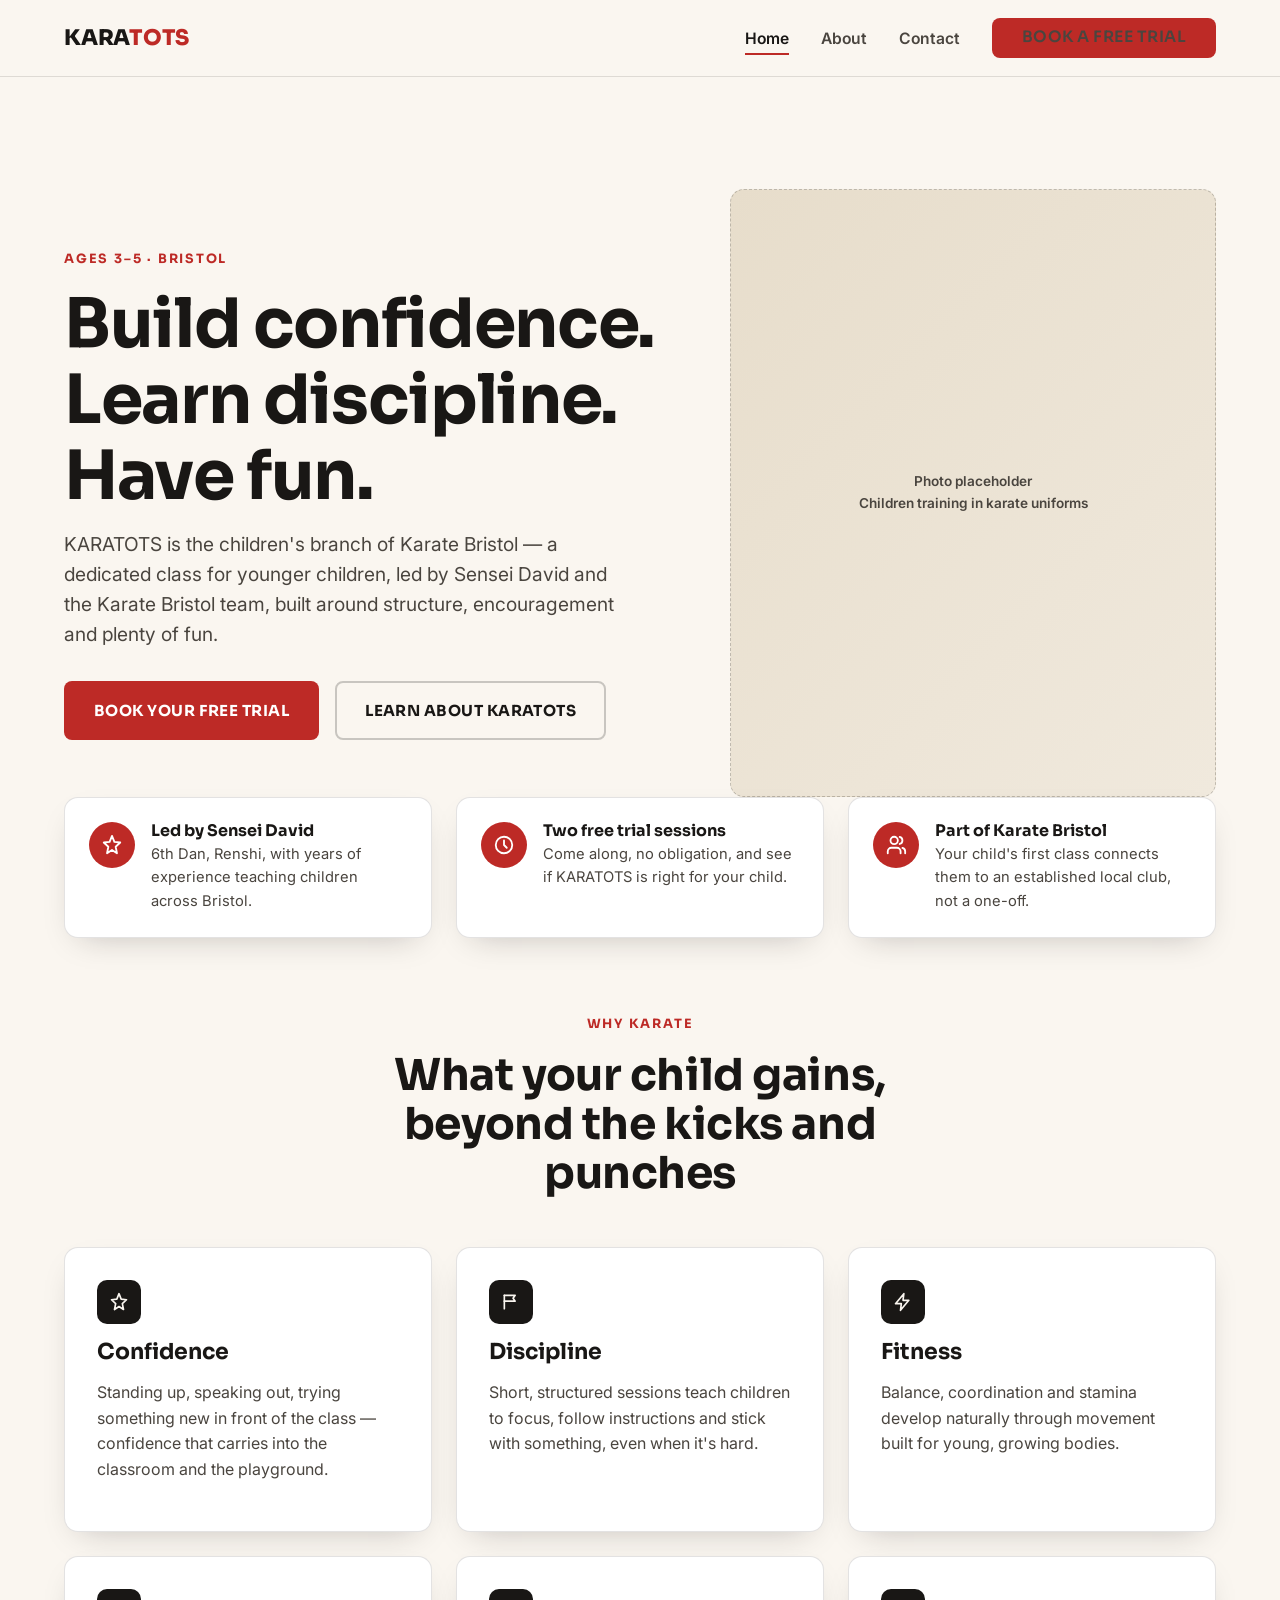
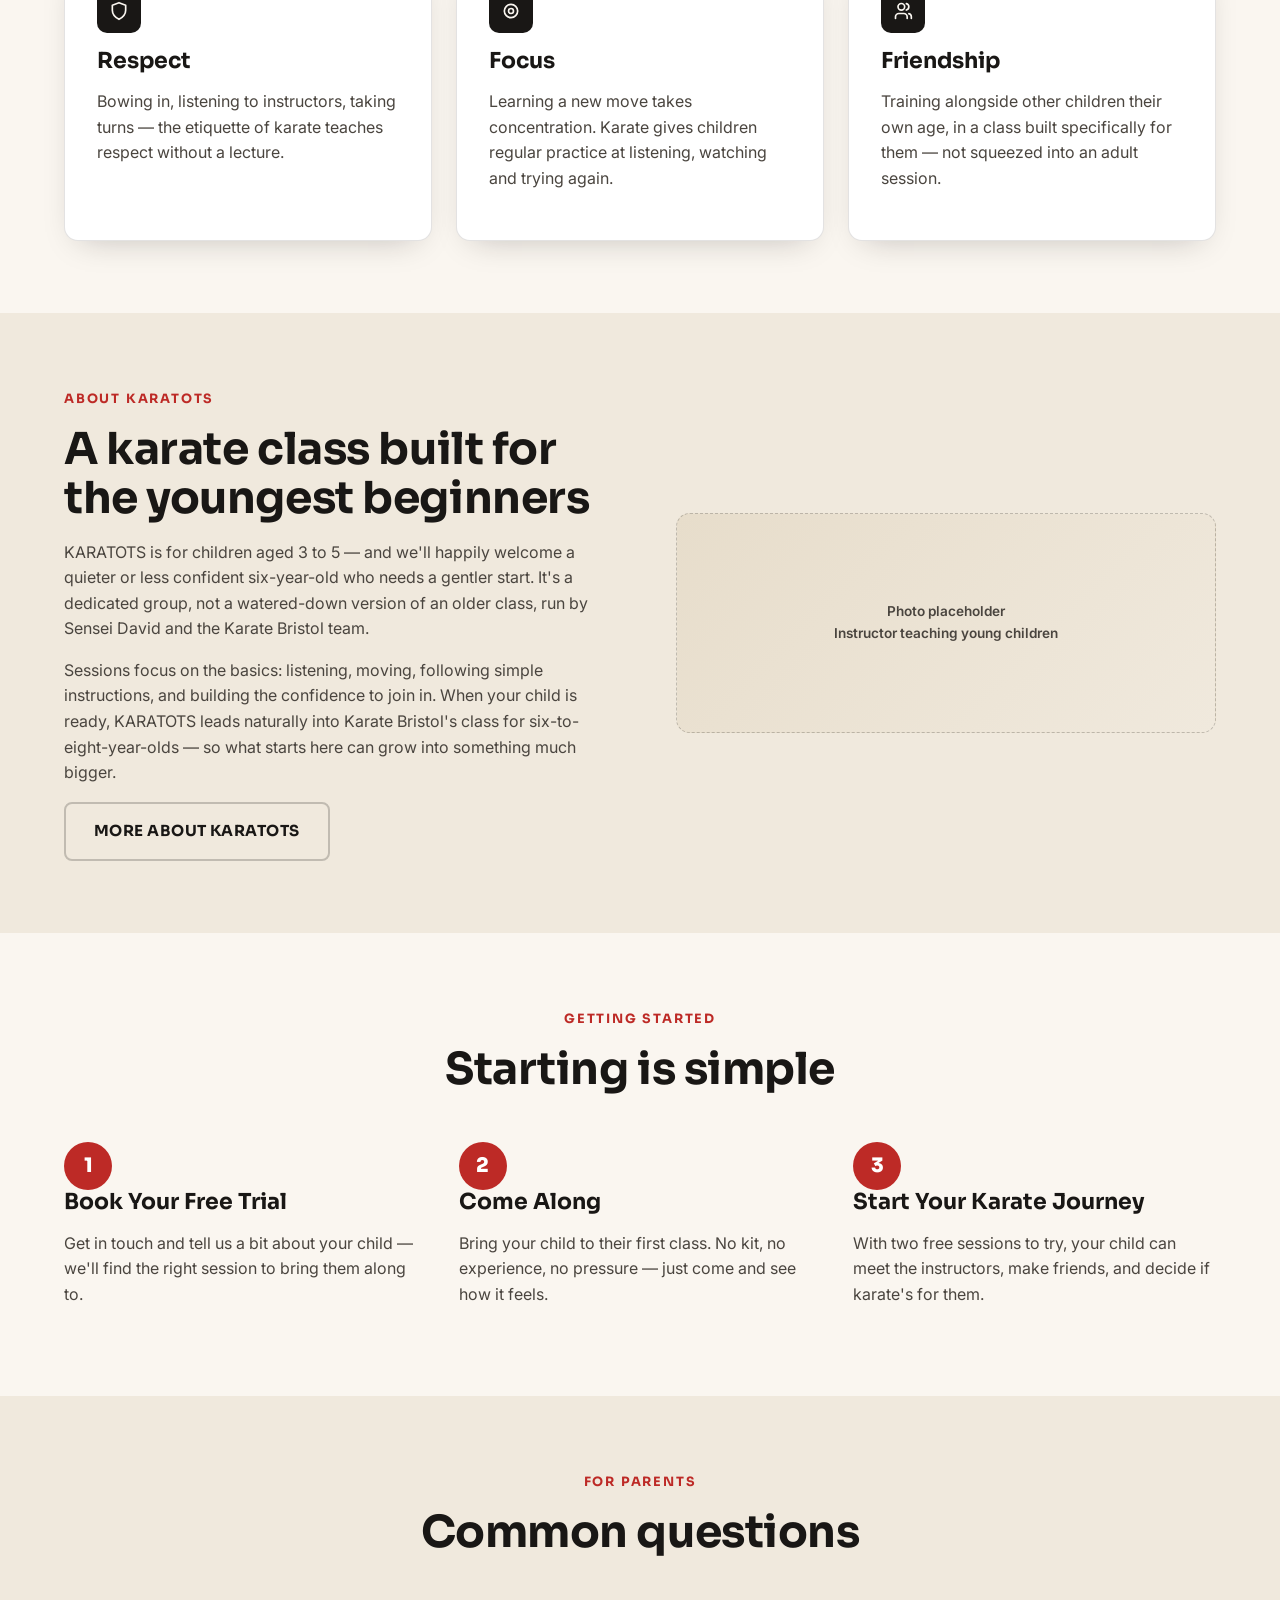
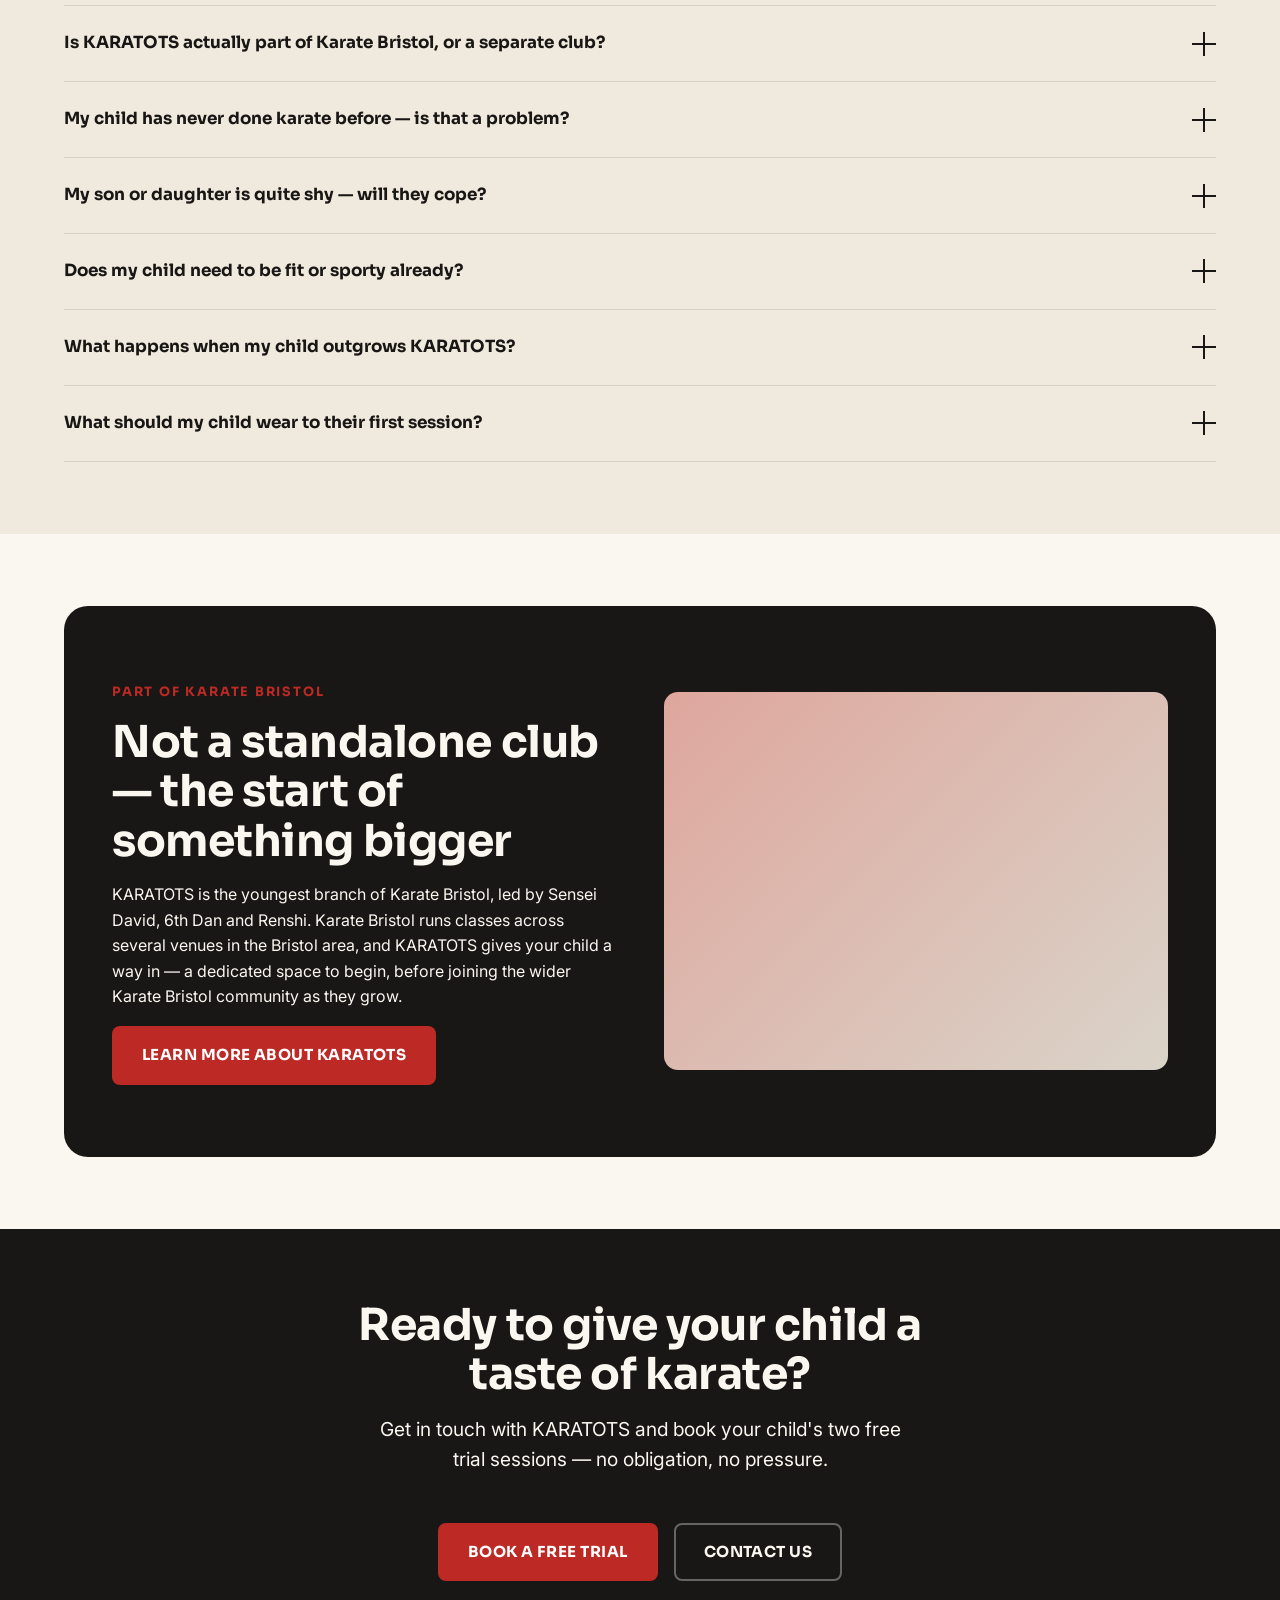
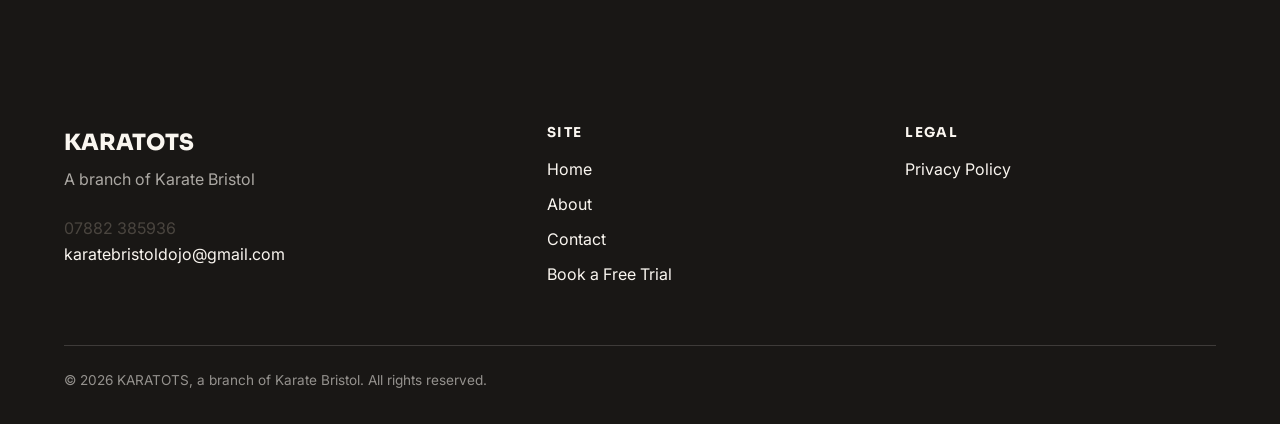
==== index.html @ c68c2f82 "Build KARATOTS home page" ====
<!doctype html>
<html lang="en">
<head>
  <meta charset="UTF-8" />
  <meta name="viewport" content="width=device-width, initial-scale=1" />
  <title>Children's Karate in Bristol | KARATOTS — Karate Bristol</title>
  <meta name="description" content="KARATOTS is the children's karate club for 3-5 year olds in Bristol, part of Karate Bristol and led by Sensei David. Book two free trial sessions today." />
  <link rel="canonical" href="https://karatots.co.uk/" />

  <meta property="og:type" content="website" />
  <meta property="og:title" content="Children's Karate in Bristol | KARATOTS" />
  <meta property="og:description" content="Karate for kids. Confidence for life. KARATOTS is the children's branch of Karate Bristol — book your free trial." />
  <meta property="og:url" content="https://karatots.co.uk/" />

  <link rel="icon" href="assets/favicon.svg" type="image/svg+xml" />

  <link rel="preconnect" href="https://fonts.googleapis.com" />
  <link rel="preconnect" href="https://fonts.gstatic.com" crossorigin />
  <link href="https://fonts.googleapis.com/css2?family=Inter:wght@400;500;600;700&family=Sora:wght@600;700;800&display=swap" rel="stylesheet" />

  <link rel="stylesheet" href="css/style.css" />

  <script type="application/ld+json">
  {
    "@context": "https://schema.org",
    "@type": "SportsActivityLocation",
    "name": "KARATOTS",
    "description": "Children's karate for ages 3-5, part of Karate Bristol.",
    "url": "https://karatots.co.uk/",
    "telephone": "07882385936",
    "email": "karatebristoldojo@gmail.com",
    "parentOrganization": {
      "@type": "SportsOrganization",
      "name": "Karate Bristol"
    },
    "areaServed": "Bristol, UK"
  }
  </script>
</head>
<body>
  <a class="visually-hidden" href="#main">Skip to main content</a>

  <nav class="nav">
    <div class="container nav__inner">
      <a class="nav__logo" href="index.html">KARA<span>TOTS</span></a>
      <div class="nav__right">
        <ul class="nav__links" id="navLinks">
          <li><a href="index.html" aria-current="page">Home</a></li>
          <li><a href="about.html">About</a></li>
          <li><a href="contact.html">Contact</a></li>
          <li><a class="btn btn--primary" href="contact.html">Book a Free Trial</a></li>
        </ul>
        <button class="nav__toggle" aria-label="Toggle menu" aria-expanded="false" aria-controls="navLinks">
          <span class="nav__toggle-bar"></span><span class="nav__toggle-bar"></span><span class="nav__toggle-bar"></span>
        </button>
      </div>
    </div>
  </nav>

  <main id="main">
    <!-- HERO -->
    <section class="hero">
      <div class="container">
        <div class="hero__grid">
          <div>
            <span class="eyebrow">Ages 3–5 · Bristol</span>
            <h1>Build confidence. Learn discipline. Have fun.</h1>
            <p class="lede">KARATOTS is the children's branch of Karate Bristol — a dedicated class for younger children, led by Sensei David and the Karate Bristol team, built around structure, encouragement and plenty of fun.</p>
            <div class="hero__actions">
              <a class="btn btn--primary" href="contact.html">Book Your Free Trial</a>
              <a class="btn btn--secondary" href="#about-karatots">Learn About KARATOTS</a>
            </div>
          </div>
          <div class="hero__media placeholder-img" role="img" aria-label="Photo placeholder: young children training in karate uniforms">
            Photo placeholder<br />Children training in karate uniforms
          </div>
        </div>
      </div>
    </section>

    <!-- TRUST STRIP -->
    <div class="container">
      <div class="trust-strip">
        <div class="trust-strip__item" data-reveal>
          <span class="trust-strip__badge" aria-hidden="true">
            <svg width="22" height="22" viewBox="0 0 24 24" fill="none" stroke="currentColor" stroke-width="2" stroke-linecap="round" stroke-linejoin="round"><path d="M12 2l2.6 6.6L21 9.3l-5 4.6L17.4 21 12 17.4 6.6 21 8 13.9 3 9.3l6.4-.7z"/></svg>
          </span>
          <div>
            <h3>Led by Sensei David</h3>
            <p>6th Dan, Renshi, with years of experience teaching children across Bristol.</p>
          </div>
        </div>
        <div class="trust-strip__item" data-reveal>
          <span class="trust-strip__badge" aria-hidden="true">
            <svg width="22" height="22" viewBox="0 0 24 24" fill="none" stroke="currentColor" stroke-width="2" stroke-linecap="round" stroke-linejoin="round"><circle cx="12" cy="12" r="9"/><path d="M12 7v5l3 3"/></svg>
          </span>
          <div>
            <h3>Two free trial sessions</h3>
            <p>Come along, no obligation, and see if KARATOTS is right for your child.</p>
          </div>
        </div>
        <div class="trust-strip__item" data-reveal>
          <span class="trust-strip__badge" aria-hidden="true">
            <svg width="22" height="22" viewBox="0 0 24 24" fill="none" stroke="currentColor" stroke-width="2" stroke-linecap="round" stroke-linejoin="round"><path d="M17 21v-2a4 4 0 0 0-4-4H7a4 4 0 0 0-4 4v2"/><circle cx="10" cy="7" r="4"/><path d="M22 21v-2a4 4 0 0 0-3-3.87"/><path d="M16 3.13a4 4 0 0 1 0 7.75"/></svg>
          </span>
          <div>
            <h3>Part of Karate Bristol</h3>
            <p>Your child's first class connects them to an established local club, not a one-off.</p>
          </div>
        </div>
      </div>
    </div>

    <!-- WHY KARATE -->
    <section class="section" id="why-karate">
      <div class="container">
        <div class="section-heading section-heading--center">
          <span class="eyebrow">Why Karate</span>
          <h2>What your child gains, beyond the kicks and punches</h2>
        </div>
        <div class="card-grid">
          <article class="card" data-reveal>
            <span class="card__icon" aria-hidden="true">
              <svg width="20" height="20" viewBox="0 0 24 24" fill="none" stroke="currentColor" stroke-width="2" stroke-linecap="round" stroke-linejoin="round"><path d="M12 2l2.6 6.6L21 9.3l-5 4.6L17.4 21 12 17.4 6.6 21 8 13.9 3 9.3l6.4-.7z"/></svg>
            </span>
            <h3>Confidence</h3>
            <p>Standing up, speaking out, trying something new in front of the class — confidence that carries into the classroom and the playground.</p>
          </article>
          <article class="card" data-reveal>
            <span class="card__icon" aria-hidden="true">
              <svg width="20" height="20" viewBox="0 0 24 24" fill="none" stroke="currentColor" stroke-width="2" stroke-linecap="round" stroke-linejoin="round"><path d="M4 4v16"/><path d="M4 4h13l-2.5 3.5L17 11H4"/></svg>
            </span>
            <h3>Discipline</h3>
            <p>Short, structured sessions teach children to focus, follow instructions and stick with something, even when it's hard.</p>
          </article>
          <article class="card" data-reveal>
            <span class="card__icon" aria-hidden="true">
              <svg width="20" height="20" viewBox="0 0 24 24" fill="none" stroke="currentColor" stroke-width="2" stroke-linecap="round" stroke-linejoin="round"><path d="M13 2 3 14h7l-1 8 10-12h-7l1-8z"/></svg>
            </span>
            <h3>Fitness</h3>
            <p>Balance, coordination and stamina develop naturally through movement built for young, growing bodies.</p>
          </article>
          <article class="card" data-reveal>
            <span class="card__icon" aria-hidden="true">
              <svg width="20" height="20" viewBox="0 0 24 24" fill="none" stroke="currentColor" stroke-width="2" stroke-linecap="round" stroke-linejoin="round"><path d="M12 2 4 5v6c0 5 3.5 8.5 8 11 4.5-2.5 8-6 8-11V5z"/></svg>
            </span>
            <h3>Respect</h3>
            <p>Bowing in, listening to instructors, taking turns — the etiquette of karate teaches respect without a lecture.</p>
          </article>
          <article class="card" data-reveal>
            <span class="card__icon" aria-hidden="true">
              <svg width="20" height="20" viewBox="0 0 24 24" fill="none" stroke="currentColor" stroke-width="2" stroke-linecap="round" stroke-linejoin="round"><circle cx="12" cy="12" r="8"/><circle cx="12" cy="12" r="3"/></svg>
            </span>
            <h3>Focus</h3>
            <p>Learning a new move takes concentration. Karate gives children regular practice at listening, watching and trying again.</p>
          </article>
          <article class="card" data-reveal>
            <span class="card__icon" aria-hidden="true">
              <svg width="20" height="20" viewBox="0 0 24 24" fill="none" stroke="currentColor" stroke-width="2" stroke-linecap="round" stroke-linejoin="round"><path d="M17 21v-2a4 4 0 0 0-4-4H7a4 4 0 0 0-4 4v2"/><circle cx="10" cy="7" r="4"/><path d="M22 21v-2a4 4 0 0 0-3-3.87"/><path d="M16 3.13a4 4 0 0 1 0 7.75"/></svg>
            </span>
            <h3>Friendship</h3>
            <p>Training alongside other children their own age, in a class built specifically for them — not squeezed into an adult session.</p>
          </article>
        </div>
      </div>
    </section>

    <!-- ABOUT KARATOTS -->
    <section class="section section--alt" id="about-karatots">
      <div class="container">
        <div class="split">
          <div>
            <span class="eyebrow">About KARATOTS</span>
            <h2>A karate class built for the youngest beginners</h2>
            <p>KARATOTS is for children aged 3 to 5 — and we'll happily welcome a quieter or less confident six-year-old who needs a gentler start. It's a dedicated group, not a watered-down version of an older class, run by Sensei David and the Karate Bristol team.</p>
            <p>Sessions focus on the basics: listening, moving, following simple instructions, and building the confidence to join in. When your child is ready, KARATOTS leads naturally into Karate Bristol's class for six-to-eight-year-olds — so what starts here can grow into something much bigger.</p>
            <a class="btn btn--secondary" href="about.html">More About KARATOTS</a>
          </div>
          <div class="placeholder-img" role="img" aria-label="Photo placeholder: instructor teaching young children">
            Photo placeholder<br />Instructor teaching young children
          </div>
        </div>
      </div>
    </section>

    <!-- HOW IT WORKS -->
    <section class="section" id="how-it-works">
      <div class="container">
        <div class="section-heading section-heading--center">
          <span class="eyebrow">Getting Started</span>
          <h2>Starting is simple</h2>
        </div>
        <div class="steps">
          <div class="step" data-reveal>
            <h3>Book Your Free Trial</h3>
            <p>Get in touch and tell us a bit about your child — we'll find the right session to bring them along to.</p>
          </div>
          <div class="step" data-reveal>
            <h3>Come Along</h3>
            <p>Bring your child to their first class. No kit, no experience, no pressure — just come and see how it feels.</p>
          </div>
          <div class="step" data-reveal>
            <h3>Start Your Karate Journey</h3>
            <p>With two free sessions to try, your child can meet the instructors, make friends, and decide if karate's for them.</p>
          </div>
        </div>
      </div>
    </section>

    <!-- FAQ -->
    <section class="section section--alt" id="faq">
      <div class="container">
        <div class="section-heading section-heading--center">
          <span class="eyebrow">For Parents</span>
          <h2>Common questions</h2>
        </div>
        <div class="faq-list">
          <div class="faq-item">
            <button class="faq-item__question" aria-expanded="false">
              Is KARATOTS actually part of Karate Bristol, or a separate club?
              <span class="faq-item__icon" aria-hidden="true"></span>
            </button>
            <div class="faq-item__answer">
              <p>KARATOTS is the youngest branch of Karate Bristol, not a separate club trading on the name. It's led by Sensei David — 6th Dan, Renshi — and the same Karate Bristol team, so your child is joining an established club from their very first session.</p>
            </div>
          </div>
          <div class="faq-item">
            <button class="faq-item__question" aria-expanded="false">
              My child has never done karate before — is that a problem?
              <span class="faq-item__icon" aria-hidden="true"></span>
            </button>
            <div class="faq-item__answer">
              <p>Not at all. KARATOTS is built for ages 3 to 5, so it's designed around complete beginners — most children who join have never set foot in a dojo before. There's nothing to catch up on.</p>
            </div>
          </div>
          <div class="faq-item">
            <button class="faq-item__question" aria-expanded="false">
              My son or daughter is quite shy — will they cope?
              <span class="faq-item__icon" aria-hidden="true"></span>
            </button>
            <div class="faq-item__answer">
              <p>Yes — that's exactly what KARATOTS is for. Sessions are small, structured and led with encouragement rather than pressure, so quieter children can join in at their own pace. We'll also welcome a less confident six-year-old who'd benefit from starting here rather than the older class.</p>
            </div>
          </div>
          <div class="faq-item">
            <button class="faq-item__question" aria-expanded="false">
              Does my child need to be fit or sporty already?
              <span class="faq-item__icon" aria-hidden="true"></span>
            </button>
            <div class="faq-item__answer">
              <p>No. Fitness, balance and coordination all develop through training. Your child doesn't need to arrive fit — just willing to give it a go.</p>
            </div>
          </div>
          <div class="faq-item">
            <button class="faq-item__question" aria-expanded="false">
              What happens when my child outgrows KARATOTS?
              <span class="faq-item__icon" aria-hidden="true"></span>
            </button>
            <div class="faq-item__answer">
              <p>KARATOTS leads naturally into Karate Bristol's class for six-to-eight-year-olds. Because it's the same club and the same instructors, moving up is a simple next step, not a fresh start somewhere new.</p>
            </div>
          </div>
          <div class="faq-item">
            <button class="faq-item__question" aria-expanded="false">
              What should my child wear to their first session?
              <span class="faq-item__icon" aria-hidden="true"></span>
            </button>
            <div class="faq-item__answer">
              <p>Comfortable clothing they can move freely in is fine for a first session — there's no need to buy a uniform before you've tried a class.</p>
            </div>
          </div>
        </div>
      </div>
    </section>

    <!-- PART OF KARATE BRISTOL -->
    <section class="section">
      <div class="container">
        <div class="story-banner" data-reveal>
          <div>
            <span class="eyebrow">Part of Karate Bristol</span>
            <h2>Not a standalone club — the start of something bigger</h2>
            <p>KARATOTS is the youngest branch of Karate Bristol, led by Sensei David, 6th Dan and Renshi. Karate Bristol runs classes across several venues in the Bristol area, and KARATOTS gives your child a way in — a dedicated space to begin, before joining the wider Karate Bristol community as they grow.</p>
            <a class="btn btn--primary" href="about.html">Learn More About KARATOTS</a>
          </div>
          <div class="story-banner__media" role="img" aria-label="Photo placeholder: Karate Bristol dojo"></div>
        </div>
      </div>
    </section>

    <!-- FINAL CTA -->
    <section class="section section--ink">
      <div class="container">
        <div class="section-heading section-heading--center">
          <h2>Ready to give your child a taste of karate?</h2>
          <p class="lede" style="margin-inline:auto">Get in touch with KARATOTS and book your child's two free trial sessions — no obligation, no pressure.</p>
        </div>
        <div class="hero__actions" style="justify-content:center">
          <a class="btn btn--primary" href="contact.html">Book a Free Trial</a>
          <a class="btn btn--secondary" href="contact.html">Contact Us</a>
        </div>
      </div>
    </section>
  </main>

  <footer class="footer">
    <div class="container">
      <div class="footer__grid">
        <div>
          <div class="footer__brand">KARATOTS</div>
          <p class="footer__tagline">A branch of Karate Bristol</p>
          <p>07882 385936<br /><a href="mailto:karatebristoldojo@gmail.com">karatebristoldojo@gmail.com</a></p>
        </div>
        <div>
          <h4>Site</h4>
          <ul>
            <li><a href="index.html">Home</a></li>
            <li><a href="about.html">About</a></li>
            <li><a href="contact.html">Contact</a></li>
            <li><a href="contact.html">Book a Free Trial</a></li>
          </ul>
        </div>
        <div>
          <h4>Legal</h4>
          <ul>
            <li><a href="privacy.html">Privacy Policy</a></li>
          </ul>
        </div>
      </div>
      <div class="footer__bottom">© 2026 KARATOTS, a branch of Karate Bristol. All rights reserved.</div>
    </div>
  </footer>

  <div class="sticky-cta">
    <a class="btn btn--primary btn--block" href="contact.html">Book a Free Trial</a>
  </div>

  <script src="js/script.js" defer></script>
</body>
</html>
---- css/style.css ----
/* ============================================
   KARATOTS — Design Tokens
   ============================================ */
:root {
  --color-ink: #191715;
  --color-ink-soft: #4a453f;
  --color-paper: #faf6f0;
  --color-paper-alt: #f0e9dd;
  --color-paper-deep: #e7ddcb;
  --color-accent: #bd2a26;
  --color-accent-dark: #8f1f1c;
  --color-white: #ffffff;
  --color-line: rgba(25, 23, 21, 0.12);
  --color-line-strong: rgba(25, 23, 21, 0.22);

  --font-display: "Sora", "Helvetica Neue", Arial, sans-serif;
  --font-body: "Inter", "Helvetica Neue", Arial, sans-serif;

  --space-1: 0.5rem;
  --space-2: 1rem;
  --space-3: 1.5rem;
  --space-4: 2rem;
  --space-5: 3rem;
  --space-6: 4.5rem;
  --space-7: 7rem;

  --radius-sm: 8px;
  --radius-md: 14px;
  --radius-lg: 24px;

  --shadow-card: 0 12px 32px -16px rgba(25, 23, 21, 0.28);
  --max-width: 1200px;

  --nav-height: 76px;
}

/* ============================================
   Reset
   ============================================ */
*,
*::before,
*::after {
  box-sizing: border-box;
}

@media (prefers-reduced-motion: reduce) {
  * {
    animation-duration: 0.01ms !important;
    animation-iteration-count: 1 !important;
    transition-duration: 0.01ms !important;
  }
}

body {
  margin: 0;
  background: var(--color-paper);
  color: var(--color-ink);
  font-family: var(--font-body);
  font-size: 1rem;
  line-height: 1.6;
  -webkit-font-smoothing: antialiased;
}

img {
  max-width: 100%;
  display: block;
}

a {
  color: inherit;
}

ul {
  margin: 0;
  padding: 0;
  list-style: none;
}

button {
  font: inherit;
  cursor: pointer;
}

/* ============================================
   Typography
   ============================================ */
h1,
h2,
h3,
h4 {
  font-family: var(--font-display);
  font-weight: 700;
  line-height: 1.12;
  margin: 0 0 var(--space-2);
  color: var(--color-ink);
}

h1 {
  font-size: clamp(2.5rem, 5vw + 1rem, 4.25rem);
  letter-spacing: -0.02em;
}

h2 {
  font-size: clamp(1.9rem, 2.6vw + 1rem, 2.75rem);
  letter-spacing: -0.01em;
}

h3 {
  font-size: 1.375rem;
}

p {
  margin: 0 0 var(--space-2);
  color: var(--color-ink-soft);
}

.lede {
  font-size: 1.2rem;
  line-height: 1.55;
  max-width: 46ch;
}

.eyebrow {
  display: inline-block;
  font-family: var(--font-display);
  font-size: 0.8rem;
  font-weight: 700;
  letter-spacing: 0.14em;
  text-transform: uppercase;
  color: var(--color-accent);
  margin-bottom: var(--space-2);
}

.visually-hidden {
  position: absolute;
  width: 1px;
  height: 1px;
  padding: 0;
  margin: -1px;
  overflow: hidden;
  clip: rect(0, 0, 0, 0);
  white-space: nowrap;
  border: 0;
}

/* ============================================
   Layout
   ============================================ */
.container {
  width: 100%;
  max-width: var(--max-width);
  margin-inline: auto;
  padding-inline: var(--space-3);
}

.section {
  padding-block: var(--space-6);
}

.section--alt {
  background: var(--color-paper-alt);
}

.section--ink {
  background: var(--color-ink);
  color: var(--color-paper);
}

.section--ink h2,
.section--ink h3,
.section--ink p {
  color: var(--color-paper);
}

.section--ink .eyebrow {
  color: #e2837f;
}

.section-heading {
  max-width: 640px;
  margin-bottom: var(--space-5);
}

.section-heading--center {
  margin-inline: auto;
  text-align: center;
}

/* ============================================
   Buttons
   ============================================ */
.btn {
  display: inline-flex;
  align-items: center;
  justify-content: center;
  gap: 0.5rem;
  font-family: var(--font-display);
  font-weight: 700;
  font-size: 0.95rem;
  letter-spacing: 0.03em;
  text-transform: uppercase;
  text-decoration: none;
  padding: 0.95rem 1.75rem;
  border-radius: var(--radius-sm);
  border: 2px solid transparent;
  transition: transform 0.15s ease, background-color 0.15s ease, color 0.15s ease, border-color 0.15s ease;
  white-space: nowrap;
}

.btn:hover {
  transform: translateY(-2px);
}

.btn:focus-visible {
  outline: 3px solid var(--color-accent);
  outline-offset: 3px;
}

.btn--primary {
  background: var(--color-accent);
  color: var(--color-white);
}

.btn--primary:hover {
  background: var(--color-accent-dark);
}

.btn--secondary {
  background: transparent;
  color: var(--color-ink);
  border-color: var(--color-line-strong);
}

.btn--secondary:hover {
  border-color: var(--color-ink);
}

.section--ink .btn--secondary {
  color: var(--color-paper);
  border-color: rgba(250, 246, 240, 0.35);
}

.section--ink .btn--secondary:hover {
  border-color: var(--color-paper);
}

.btn--block {
  width: 100%;
}

/* ============================================
   Nav
   ============================================ */
.nav {
  position: sticky;
  top: 0;
  z-index: 40;
  background: rgba(250, 246, 240, 0.92);
  backdrop-filter: blur(10px);
  border-bottom: 1px solid var(--color-line);
}

.nav__inner {
  display: flex;
  align-items: center;
  justify-content: space-between;
  height: var(--nav-height);
}

.nav__logo {
  font-family: var(--font-display);
  font-weight: 800;
  font-size: 1.35rem;
  text-decoration: none;
  letter-spacing: -0.01em;
  color: var(--color-ink);
}

.nav__logo span {
  color: var(--color-accent);
}

.nav__right {
  display: flex;
  align-items: center;
  gap: var(--space-3);
}

.nav__links {
  display: flex;
  align-items: center;
  gap: var(--space-4);
}

.nav__links a {
  text-decoration: none;
  font-weight: 600;
  font-size: 0.98rem;
  color: var(--color-ink-soft);
  padding-block: 0.35rem;
  border-bottom: 2px solid transparent;
}

.nav__links a:hover,
.nav__links a[aria-current="page"] {
  color: var(--color-ink);
  border-bottom-color: var(--color-accent);
}

.nav__toggle {
  display: none;
  background: none;
  border: none;
  padding: 0.5rem;
  color: var(--color-ink);
}

.nav__toggle-bar {
  display: block;
  width: 24px;
  height: 2px;
  background: currentColor;
  margin: 5px 0;
  transition: transform 0.2s ease, opacity 0.2s ease;
}

@media (max-width: 860px) {
  .nav__links {
    position: fixed;
    inset: var(--nav-height) 0 0 0;
    flex-direction: column;
    align-items: flex-start;
    gap: 0;
    background: var(--color-paper);
    padding: var(--space-3);
    transform: translateY(-8px);
    opacity: 0;
    pointer-events: none;
    transition: opacity 0.2s ease, transform 0.2s ease;
  }

  .nav.is-open .nav__links {
    opacity: 1;
    transform: translateY(0);
    pointer-events: auto;
  }

  .nav__links a {
    width: 100%;
    padding: var(--space-2) 0;
    border-bottom: 1px solid var(--color-line);
  }

  .nav__links .btn {
    margin-top: var(--space-2);
    width: 100%;
  }

  .nav__toggle {
    display: block;
  }

  .nav.is-open .nav__toggle-bar:nth-child(1) {
    transform: translateY(7px) rotate(45deg);
  }

  .nav.is-open .nav__toggle-bar:nth-child(2) {
    opacity: 0;
  }

  .nav.is-open .nav__toggle-bar:nth-child(3) {
    transform: translateY(-7px) rotate(-45deg);
  }
}

/* ============================================
   Sticky mobile CTA
   ============================================ */
.sticky-cta {
  display: none;
}

@media (max-width: 640px) {
  .sticky-cta {
    display: block;
    position: fixed;
    left: 0;
    right: 0;
    bottom: 0;
    z-index: 50;
    padding: var(--space-2) var(--space-3);
    background: var(--color-paper);
    border-top: 1px solid var(--color-line);
    padding-bottom: max(var(--space-2), env(safe-area-inset-bottom));
  }

  body {
    padding-bottom: 76px;
  }
}

/* ============================================
   Trust strip (icon-badge row)
   ============================================ */
.trust-strip {
  display: grid;
  grid-template-columns: repeat(3, 1fr);
  gap: var(--space-3);
  margin-top: calc(var(--space-6) * -1);
  position: relative;
  z-index: 5;
}

@media (max-width: 800px) {
  .trust-strip {
    grid-template-columns: 1fr;
    margin-top: var(--space-4);
  }
}

.trust-strip__item {
  display: flex;
  align-items: flex-start;
  gap: var(--space-2);
  background: var(--color-white);
  border: 1px solid var(--color-line);
  border-radius: var(--radius-md);
  padding: var(--space-3);
  box-shadow: var(--shadow-card);
}

.trust-strip__badge {
  flex-shrink: 0;
  width: 46px;
  height: 46px;
  border-radius: 50%;
  background: var(--color-accent);
  color: var(--color-white);
  display: flex;
  align-items: center;
  justify-content: center;
}

.trust-strip__item h3 {
  font-size: 1rem;
  margin-bottom: 0.2rem;
}

.trust-strip__item p {
  font-size: 0.92rem;
  margin: 0;
}

/* ============================================
   Full-bleed story banner
   ============================================ */
.story-banner {
  position: relative;
  background: var(--color-ink);
  color: var(--color-paper);
  border-radius: var(--radius-lg);
  overflow: hidden;
  padding: var(--space-6) var(--space-5);
  display: grid;
  grid-template-columns: 1fr 1fr;
  gap: var(--space-5);
  align-items: center;
}

@media (max-width: 900px) {
  .story-banner {
    grid-template-columns: 1fr;
    padding: var(--space-5) var(--space-3);
  }
}

.story-banner h2,
.story-banner p {
  color: var(--color-paper);
}

.story-banner__media {
  aspect-ratio: 4 / 3;
  border-radius: var(--radius-md);
  background: linear-gradient(135deg, rgba(189, 42, 38, 0.35), rgba(25, 23, 21, 0.1)), var(--color-paper-alt);
}

/* ============================================
   Hero
   ============================================ */
.hero {
  padding-block: var(--space-7) var(--space-6);
}

.hero__grid {
  display: grid;
  grid-template-columns: 1.1fr 0.9fr;
  gap: var(--space-6);
  align-items: center;
}

.hero__actions {
  display: flex;
  flex-wrap: wrap;
  gap: var(--space-2);
  margin-top: var(--space-4);
}

.hero__media {
  aspect-ratio: 4 / 5;
  border-radius: var(--radius-lg);
}

@media (max-width: 900px) {
  .hero__grid {
    grid-template-columns: 1fr;
  }

  .hero {
    padding-block: var(--space-5) var(--space-4);
  }
}

/* ============================================
   Placeholder image blocks
   ============================================ */
.placeholder-img {
  display: flex;
  align-items: center;
  justify-content: center;
  text-align: center;
  padding: var(--space-3);
  background: linear-gradient(135deg, var(--color-paper-deep), var(--color-paper-alt));
  border: 1px dashed var(--color-line-strong);
  border-radius: var(--radius-md);
  color: var(--color-ink-soft);
  font-size: 0.85rem;
  font-weight: 600;
  min-height: 220px;
}

/* ============================================
   Cards
   ============================================ */
.card-grid {
  display: grid;
  grid-template-columns: repeat(3, 1fr);
  gap: var(--space-3);
}

@media (max-width: 900px) {
  .card-grid {
    grid-template-columns: repeat(2, 1fr);
  }
}

@media (max-width: 600px) {
  .card-grid {
    grid-template-columns: 1fr;
  }
}

.card {
  background: var(--color-white);
  border: 1px solid var(--color-line);
  border-radius: var(--radius-md);
  padding: var(--space-4);
  box-shadow: var(--shadow-card);
}

.card__icon {
  width: 44px;
  height: 44px;
  border-radius: 10px;
  background: var(--color-ink);
  color: var(--color-paper);
  display: flex;
  align-items: center;
  justify-content: center;
  font-family: var(--font-display);
  font-weight: 800;
  margin-bottom: var(--space-2);
}

.section--ink .card {
  background: rgba(250, 246, 240, 0.06);
  border-color: rgba(250, 246, 240, 0.16);
  box-shadow: none;
}

.section--ink .card__icon {
  background: var(--color-accent);
  color: var(--color-white);
}

/* ============================================
   Steps (How It Works)
   ============================================ */
.steps {
  display: grid;
  grid-template-columns: repeat(3, 1fr);
  gap: var(--space-4);
  counter-reset: step;
}

@media (max-width: 800px) {
  .steps {
    grid-template-columns: 1fr;
  }
}

.step {
  position: relative;
  padding-top: var(--space-5);
}

.step::before {
  counter-increment: step;
  content: counter(step);
  position: absolute;
  top: 0;
  left: 0;
  width: 48px;
  height: 48px;
  border-radius: 50%;
  background: var(--color-accent);
  color: var(--color-white);
  font-family: var(--font-display);
  font-weight: 800;
  font-size: 1.25rem;
  display: flex;
  align-items: center;
  justify-content: center;
}

/* ============================================
   FAQ accordion
   ============================================ */
.faq-list {
  border-top: 1px solid var(--color-line);
}

.faq-item {
  border-bottom: 1px solid var(--color-line);
}

.faq-item__question {
  width: 100%;
  display: flex;
  align-items: center;
  justify-content: space-between;
  gap: var(--space-2);
  background: none;
  border: none;
  text-align: left;
  padding: var(--space-3) 0;
  font-family: var(--font-display);
  font-weight: 700;
  font-size: 1.05rem;
  color: var(--color-ink);
}

.faq-item__icon {
  flex-shrink: 0;
  width: 24px;
  height: 24px;
  position: relative;
}

.faq-item__icon::before,
.faq-item__icon::after {
  content: "";
  position: absolute;
  background: var(--color-ink);
  transition: transform 0.2s ease;
}

.faq-item__icon::before {
  top: 50%;
  left: 0;
  width: 100%;
  height: 2px;
  transform: translateY(-50%);
}

.faq-item__icon::after {
  top: 0;
  left: 50%;
  width: 2px;
  height: 100%;
  transform: translateX(-50%);
}

.faq-item.is-open .faq-item__icon::after {
  transform: translateX(-50%) scaleY(0);
}

.faq-item__answer {
  overflow: hidden;
  max-height: 0;
  transition: max-height 0.25s ease;
}

.faq-item.is-open .faq-item__answer {
  max-height: 400px;
}

.faq-item__answer p {
  padding-bottom: var(--space-3);
}

/* ============================================
   Forms
   ============================================ */
.form {
  display: grid;
  gap: var(--space-3);
}

.form__row {
  display: grid;
  grid-template-columns: 1fr 1fr;
  gap: var(--space-3);
}

@media (max-width: 640px) {
  .form__row {
    grid-template-columns: 1fr;
  }
}

.form-field {
  display: flex;
  flex-direction: column;
  gap: 0.4rem;
}

.form-field label {
  font-weight: 600;
  font-size: 0.92rem;
}

.form-field input,
.form-field select,
.form-field textarea {
  font: inherit;
  padding: 0.85rem 1rem;
  border-radius: var(--radius-sm);
  border: 1.5px solid var(--color-line-strong);
  background: var(--color-white);
  color: var(--color-ink);
}

.form-field input:focus-visible,
.form-field select:focus-visible,
.form-field textarea:focus-visible {
  outline: 3px solid var(--color-accent);
  outline-offset: 1px;
}

.form-field.has-error input,
.form-field.has-error select,
.form-field.has-error textarea {
  border-color: var(--color-accent);
}

.form-error {
  color: var(--color-accent-dark);
  font-size: 0.85rem;
  min-height: 1.1em;
}

.form-field--checkbox {
  flex-direction: row;
  align-items: flex-start;
  gap: 0.6rem;
}

.form-field--checkbox input {
  margin-top: 0.25rem;
  width: 18px;
  height: 18px;
}

.form-confirmation {
  background: var(--color-paper-alt);
  border: 1px solid var(--color-line);
  border-radius: var(--radius-md);
  padding: var(--space-3);
}

/* ============================================
   Footer
   ============================================ */
.footer {
  background: var(--color-ink);
  color: var(--color-paper);
  padding-block: var(--space-6) var(--space-4);
}

.footer a {
  color: var(--color-paper);
  text-decoration: none;
}

.footer a:hover {
  color: var(--color-accent);
}

.footer__grid {
  display: grid;
  grid-template-columns: 1.4fr 1fr 1fr;
  gap: var(--space-5);
}

@media (max-width: 700px) {
  .footer__grid {
    grid-template-columns: 1fr;
    gap: var(--space-4);
  }
}

.footer__brand {
  font-family: var(--font-display);
  font-weight: 800;
  font-size: 1.4rem;
  margin-bottom: 0.35rem;
}

.footer__tagline {
  color: rgba(250, 246, 240, 0.65);
  margin-bottom: var(--space-3);
}

.footer h4 {
  color: var(--color-paper);
  font-size: 0.85rem;
  text-transform: uppercase;
  letter-spacing: 0.1em;
  margin-bottom: var(--space-2);
}

.footer li {
  margin-bottom: 0.6rem;
}

.footer__bottom {
  margin-top: var(--space-5);
  padding-top: var(--space-3);
  border-top: 1px solid rgba(250, 246, 240, 0.16);
  color: rgba(250, 246, 240, 0.55);
  font-size: 0.85rem;
}

/* ============================================
   Reveal animation
   ============================================ */
[data-reveal] {
  opacity: 0;
  transform: translateY(16px);
  transition: opacity 0.5s ease, transform 0.5s ease;
}

[data-reveal].is-visible {
  opacity: 1;
  transform: translateY(0);
}

@media (prefers-reduced-motion: reduce) {
  [data-reveal] {
    opacity: 1;
    transform: none;
  }
}

/* ============================================
   Split section (image + text)
   ============================================ */
.split {
  display: grid;
  grid-template-columns: 1fr 1fr;
  gap: var(--space-6);
  align-items: center;
}

@media (max-width: 900px) {
  .split {
    grid-template-columns: 1fr;
    gap: var(--space-4);
  }
}

.split--reverse .split__media {
  order: 2;
}

@media (max-width: 900px) {
  .split--reverse .split__media {
    order: 0;
  }
}
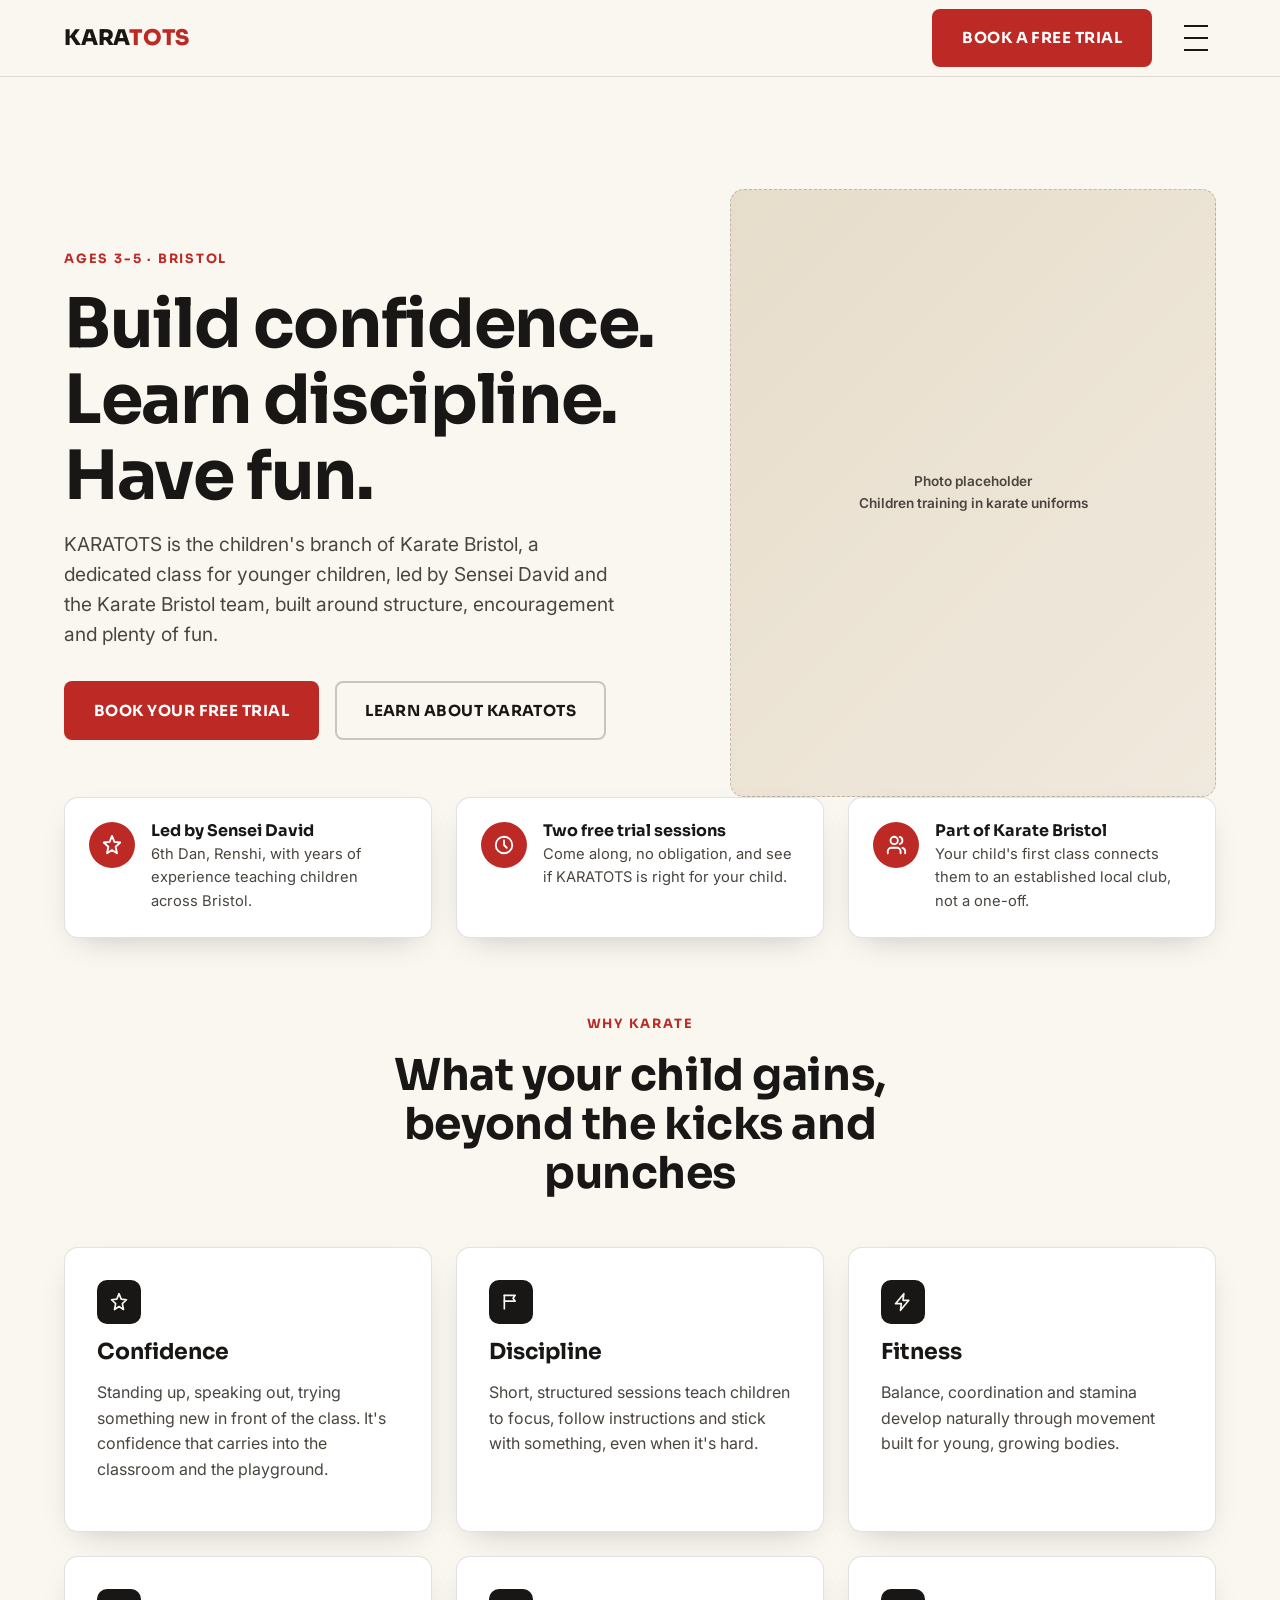
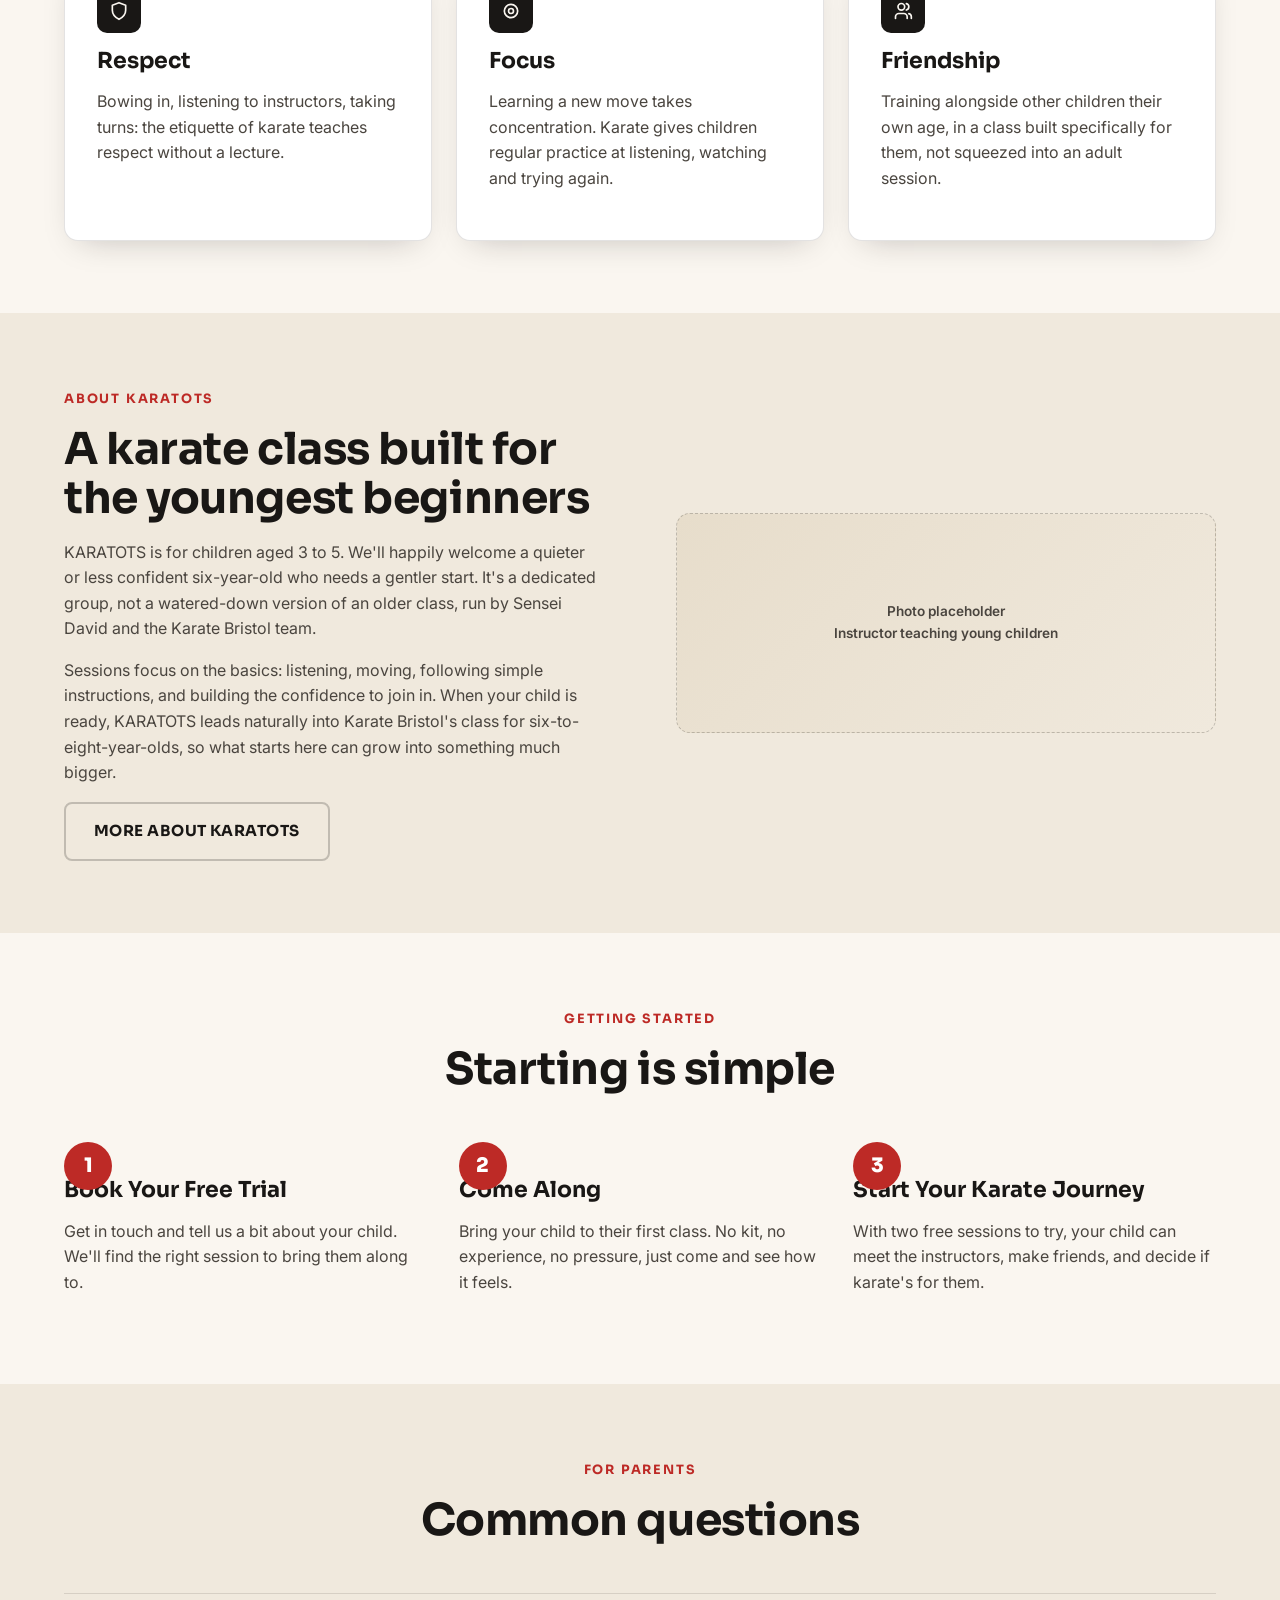
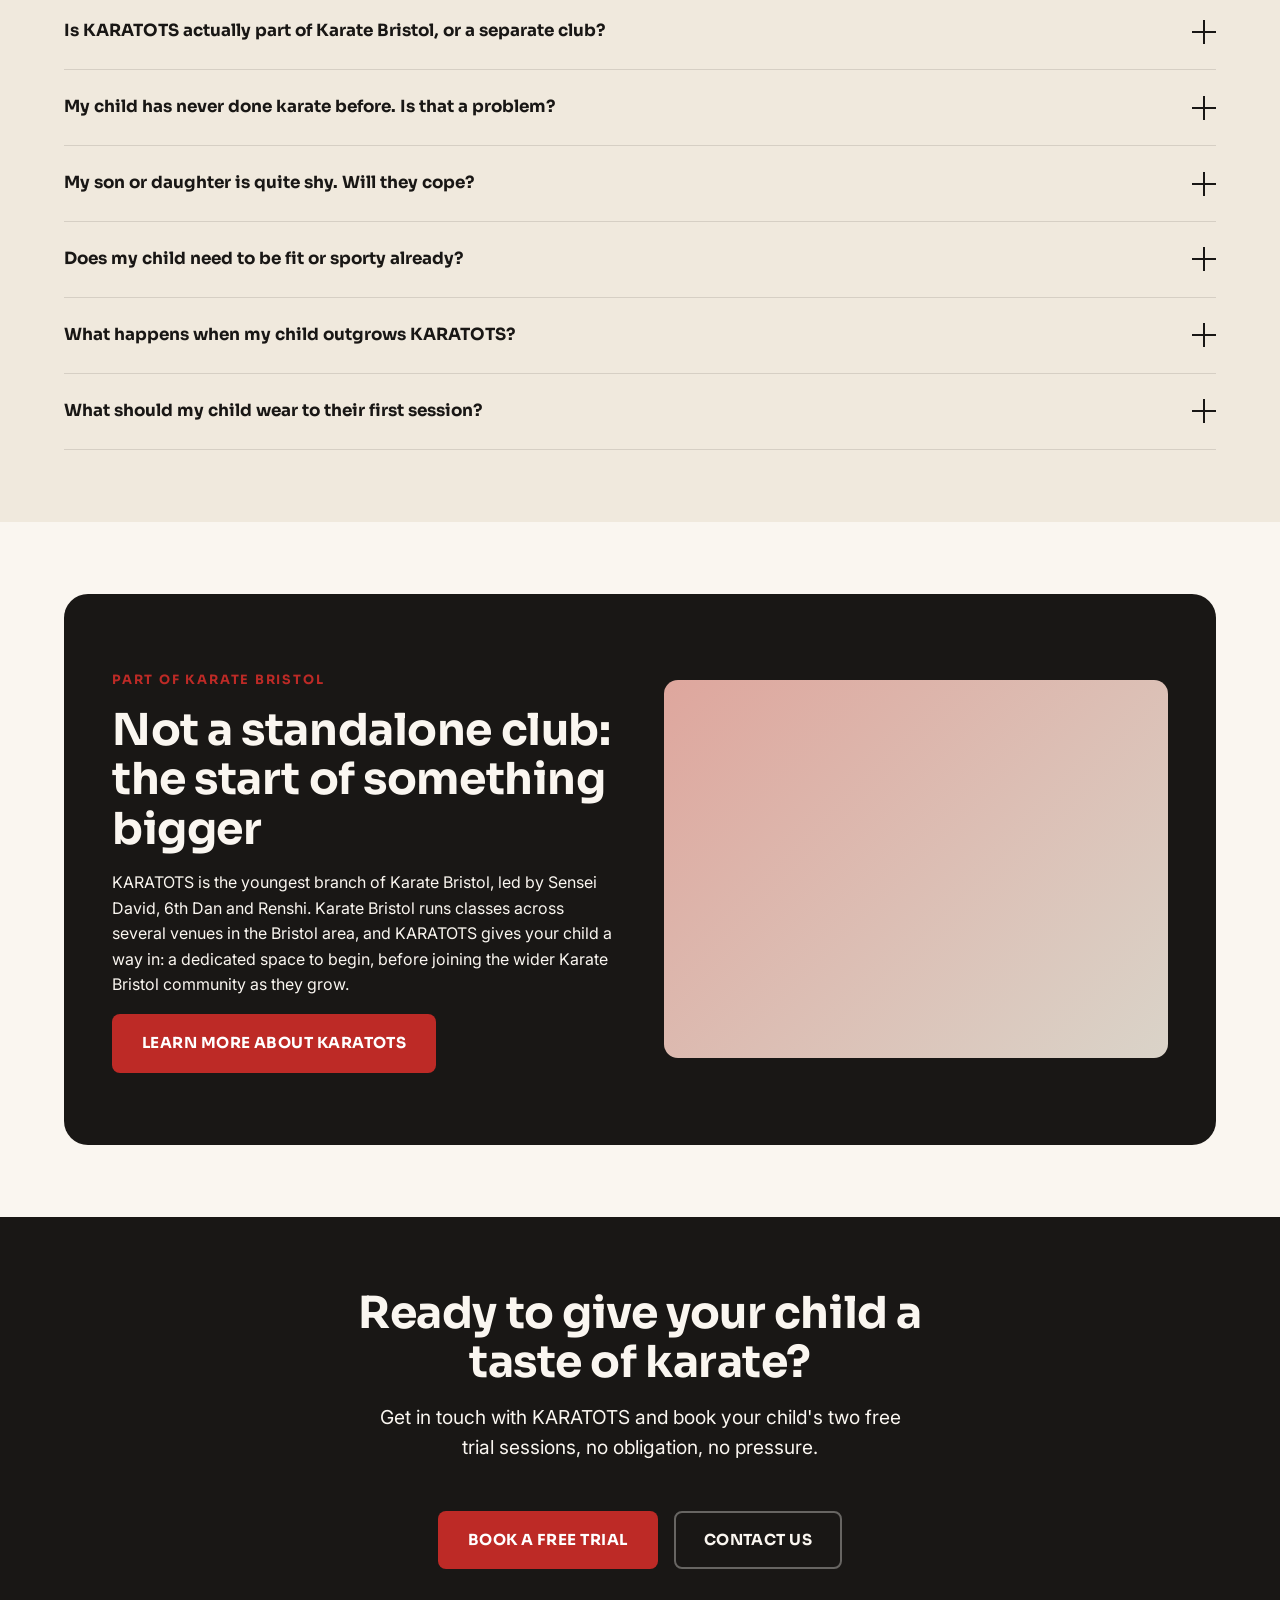
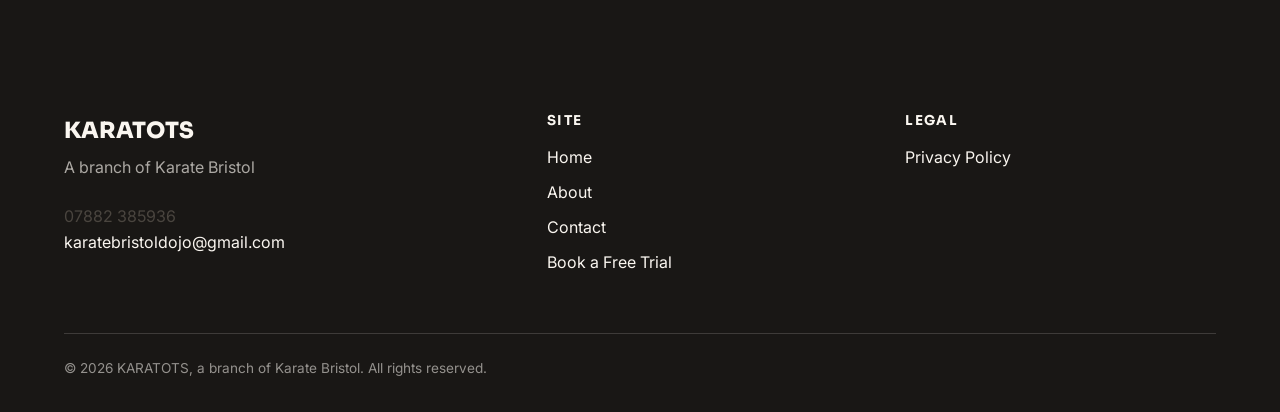
==== commit b9b531b3: "Full-screen menu on all breakpoints, tighten step spacing, remove long hyphens from copy" ====
--- a/index.html
+++ b/index.html
@@ -3,13 +3,13 @@
 <head>
   <meta charset="UTF-8" />
   <meta name="viewport" content="width=device-width, initial-scale=1" />
-  <title>Children's Karate in Bristol | KARATOTS — Karate Bristol</title>
+  <title>Children's Karate in Bristol | KARATOTS, Karate Bristol</title>
   <meta name="description" content="KARATOTS is the children's karate club for 3-5 year olds in Bristol, part of Karate Bristol and led by Sensei David. Book two free trial sessions today." />
   <link rel="canonical" href="https://karatots.co.uk/" />
 
   <meta property="og:type" content="website" />
   <meta property="og:title" content="Children's Karate in Bristol | KARATOTS" />
-  <meta property="og:description" content="Karate for kids. Confidence for life. KARATOTS is the children's branch of Karate Bristol — book your free trial." />
+  <meta property="og:description" content="Karate for kids. Confidence for life. KARATOTS is the children's branch of Karate Bristol. Book your free trial." />
   <meta property="og:url" content="https://karatots.co.uk/" />
 
   <link rel="icon" href="assets/favicon.svg" type="image/svg+xml" />
@@ -44,15 +44,16 @@
     <div class="container nav__inner">
       <a class="nav__logo" href="index.html">KARA<span>TOTS</span></a>
       <div class="nav__right">
-        <ul class="nav__links" id="navLinks">
-          <li><a href="index.html" aria-current="page">Home</a></li>
-          <li><a href="about.html">About</a></li>
-          <li><a href="contact.html">Contact</a></li>
-          <li><a class="btn btn--primary" href="contact.html">Book a Free Trial</a></li>
-        </ul>
+        <a class="btn btn--primary nav__header-cta" href="contact.html">Book a Free Trial</a>
         <button class="nav__toggle" aria-label="Toggle menu" aria-expanded="false" aria-controls="navLinks">
           <span class="nav__toggle-bar"></span><span class="nav__toggle-bar"></span><span class="nav__toggle-bar"></span>
         </button>
+        <ul class="nav__links" id="navLinks">
+          <li><a href="index.html" aria-current="page" class="menu-link"><span class="menu-link__arrow" aria-hidden="true"><svg width="28" height="28" viewBox="0 0 24 24" fill="none" stroke="currentColor" stroke-width="2.5" stroke-linecap="round" stroke-linejoin="round"><line x1="5" y1="12" x2="19" y2="12"/><polyline points="12 5 19 12 12 19"/></svg></span>Home</a></li>
+          <li><a href="about.html" class="menu-link"><span class="menu-link__arrow" aria-hidden="true"><svg width="28" height="28" viewBox="0 0 24 24" fill="none" stroke="currentColor" stroke-width="2.5" stroke-linecap="round" stroke-linejoin="round"><line x1="5" y1="12" x2="19" y2="12"/><polyline points="12 5 19 12 12 19"/></svg></span>About</a></li>
+          <li><a href="contact.html" class="menu-link"><span class="menu-link__arrow" aria-hidden="true"><svg width="28" height="28" viewBox="0 0 24 24" fill="none" stroke="currentColor" stroke-width="2.5" stroke-linecap="round" stroke-linejoin="round"><line x1="5" y1="12" x2="19" y2="12"/><polyline points="12 5 19 12 12 19"/></svg></span>Contact</a></li>
+          <li><a class="btn btn--primary nav__links-cta" href="contact.html">Book a Free Trial</a></li>
+        </ul>
       </div>
     </div>
   </nav>
@@ -63,9 +64,9 @@
       <div class="container">
         <div class="hero__grid">
           <div>
-            <span class="eyebrow">Ages 3–5 · Bristol</span>
+            <span class="eyebrow">Ages 3-5 · Bristol</span>
             <h1>Build confidence. Learn discipline. Have fun.</h1>
-            <p class="lede">KARATOTS is the children's branch of Karate Bristol — a dedicated class for younger children, led by Sensei David and the Karate Bristol team, built around structure, encouragement and plenty of fun.</p>
+            <p class="lede">KARATOTS is the children's branch of Karate Bristol, a dedicated class for younger children, led by Sensei David and the Karate Bristol team, built around structure, encouragement and plenty of fun.</p>
             <div class="hero__actions">
               <a class="btn btn--primary" href="contact.html">Book Your Free Trial</a>
               <a class="btn btn--secondary" href="#about-karatots">Learn About KARATOTS</a>
@@ -124,7 +125,7 @@
               <svg width="20" height="20" viewBox="0 0 24 24" fill="none" stroke="currentColor" stroke-width="2" stroke-linecap="round" stroke-linejoin="round"><path d="M12 2l2.6 6.6L21 9.3l-5 4.6L17.4 21 12 17.4 6.6 21 8 13.9 3 9.3l6.4-.7z"/></svg>
             </span>
             <h3>Confidence</h3>
-            <p>Standing up, speaking out, trying something new in front of the class — confidence that carries into the classroom and the playground.</p>
+            <p>Standing up, speaking out, trying something new in front of the class. It's confidence that carries into the classroom and the playground.</p>
           </article>
           <article class="card" data-reveal>
             <span class="card__icon" aria-hidden="true">
@@ -145,7 +146,7 @@
               <svg width="20" height="20" viewBox="0 0 24 24" fill="none" stroke="currentColor" stroke-width="2" stroke-linecap="round" stroke-linejoin="round"><path d="M12 2 4 5v6c0 5 3.5 8.5 8 11 4.5-2.5 8-6 8-11V5z"/></svg>
             </span>
             <h3>Respect</h3>
-            <p>Bowing in, listening to instructors, taking turns — the etiquette of karate teaches respect without a lecture.</p>
+            <p>Bowing in, listening to instructors, taking turns: the etiquette of karate teaches respect without a lecture.</p>
           </article>
           <article class="card" data-reveal>
             <span class="card__icon" aria-hidden="true">
@@ -159,7 +160,7 @@
               <svg width="20" height="20" viewBox="0 0 24 24" fill="none" stroke="currentColor" stroke-width="2" stroke-linecap="round" stroke-linejoin="round"><path d="M17 21v-2a4 4 0 0 0-4-4H7a4 4 0 0 0-4 4v2"/><circle cx="10" cy="7" r="4"/><path d="M22 21v-2a4 4 0 0 0-3-3.87"/><path d="M16 3.13a4 4 0 0 1 0 7.75"/></svg>
             </span>
             <h3>Friendship</h3>
-            <p>Training alongside other children their own age, in a class built specifically for them — not squeezed into an adult session.</p>
+            <p>Training alongside other children their own age, in a class built specifically for them, not squeezed into an adult session.</p>
           </article>
         </div>
       </div>
@@ -172,8 +173,8 @@
           <div>
             <span class="eyebrow">About KARATOTS</span>
             <h2>A karate class built for the youngest beginners</h2>
-            <p>KARATOTS is for children aged 3 to 5 — and we'll happily welcome a quieter or less confident six-year-old who needs a gentler start. It's a dedicated group, not a watered-down version of an older class, run by Sensei David and the Karate Bristol team.</p>
-            <p>Sessions focus on the basics: listening, moving, following simple instructions, and building the confidence to join in. When your child is ready, KARATOTS leads naturally into Karate Bristol's class for six-to-eight-year-olds — so what starts here can grow into something much bigger.</p>
+            <p>KARATOTS is for children aged 3 to 5. We'll happily welcome a quieter or less confident six-year-old who needs a gentler start. It's a dedicated group, not a watered-down version of an older class, run by Sensei David and the Karate Bristol team.</p>
+            <p>Sessions focus on the basics: listening, moving, following simple instructions, and building the confidence to join in. When your child is ready, KARATOTS leads naturally into Karate Bristol's class for six-to-eight-year-olds, so what starts here can grow into something much bigger.</p>
             <a class="btn btn--secondary" href="about.html">More About KARATOTS</a>
           </div>
           <div class="placeholder-img" role="img" aria-label="Photo placeholder: instructor teaching young children">
@@ -193,11 +194,11 @@
         <div class="steps">
           <div class="step" data-reveal>
             <h3>Book Your Free Trial</h3>
-            <p>Get in touch and tell us a bit about your child — we'll find the right session to bring them along to.</p>
+            <p>Get in touch and tell us a bit about your child. We'll find the right session to bring them along to.</p>
           </div>
           <div class="step" data-reveal>
             <h3>Come Along</h3>
-            <p>Bring your child to their first class. No kit, no experience, no pressure — just come and see how it feels.</p>
+            <p>Bring your child to their first class. No kit, no experience, no pressure, just come and see how it feels.</p>
           </div>
           <div class="step" data-reveal>
             <h3>Start Your Karate Journey</h3>
@@ -221,25 +222,25 @@
               <span class="faq-item__icon" aria-hidden="true"></span>
             </button>
             <div class="faq-item__answer">
-              <p>KARATOTS is the youngest branch of Karate Bristol, not a separate club trading on the name. It's led by Sensei David — 6th Dan, Renshi — and the same Karate Bristol team, so your child is joining an established club from their very first session.</p>
-            </div>
-          </div>
-          <div class="faq-item">
-            <button class="faq-item__question" aria-expanded="false">
-              My child has never done karate before — is that a problem?
-              <span class="faq-item__icon" aria-hidden="true"></span>
-            </button>
-            <div class="faq-item__answer">
-              <p>Not at all. KARATOTS is built for ages 3 to 5, so it's designed around complete beginners — most children who join have never set foot in a dojo before. There's nothing to catch up on.</p>
-            </div>
-          </div>
-          <div class="faq-item">
-            <button class="faq-item__question" aria-expanded="false">
-              My son or daughter is quite shy — will they cope?
-              <span class="faq-item__icon" aria-hidden="true"></span>
-            </button>
-            <div class="faq-item__answer">
-              <p>Yes — that's exactly what KARATOTS is for. Sessions are small, structured and led with encouragement rather than pressure, so quieter children can join in at their own pace. We'll also welcome a less confident six-year-old who'd benefit from starting here rather than the older class.</p>
+              <p>KARATOTS is the youngest branch of Karate Bristol, not a separate club trading on the name. It's led by Sensei David, 6th Dan and Renshi, and the same Karate Bristol team, so your child is joining an established club from their very first session.</p>
+            </div>
+          </div>
+          <div class="faq-item">
+            <button class="faq-item__question" aria-expanded="false">
+              My child has never done karate before. Is that a problem?
+              <span class="faq-item__icon" aria-hidden="true"></span>
+            </button>
+            <div class="faq-item__answer">
+              <p>Not at all. KARATOTS is built for ages 3 to 5, so it's designed around complete beginners. Most children who join have never set foot in a dojo before. There's nothing to catch up on.</p>
+            </div>
+          </div>
+          <div class="faq-item">
+            <button class="faq-item__question" aria-expanded="false">
+              My son or daughter is quite shy. Will they cope?
+              <span class="faq-item__icon" aria-hidden="true"></span>
+            </button>
+            <div class="faq-item__answer">
+              <p>Yes, that's exactly what KARATOTS is for. Sessions are small, structured and led with encouragement rather than pressure, so quieter children can join in at their own pace. We'll also welcome a less confident six-year-old who'd benefit from starting here rather than the older class.</p>
             </div>
           </div>
           <div class="faq-item">
@@ -248,7 +249,7 @@
               <span class="faq-item__icon" aria-hidden="true"></span>
             </button>
             <div class="faq-item__answer">
-              <p>No. Fitness, balance and coordination all develop through training. Your child doesn't need to arrive fit — just willing to give it a go.</p>
+              <p>No. Fitness, balance and coordination all develop through training. Your child doesn't need to arrive fit, just willing to give it a go.</p>
             </div>
           </div>
           <div class="faq-item">
@@ -266,7 +267,7 @@
               <span class="faq-item__icon" aria-hidden="true"></span>
             </button>
             <div class="faq-item__answer">
-              <p>Comfortable clothing they can move freely in is fine for a first session — there's no need to buy a uniform before you've tried a class.</p>
+              <p>Comfortable clothing they can move freely in is fine for a first session. There's no need to buy a uniform before you've tried a class.</p>
             </div>
           </div>
         </div>
@@ -279,8 +280,8 @@
         <div class="story-banner" data-reveal>
           <div>
             <span class="eyebrow">Part of Karate Bristol</span>
-            <h2>Not a standalone club — the start of something bigger</h2>
-            <p>KARATOTS is the youngest branch of Karate Bristol, led by Sensei David, 6th Dan and Renshi. Karate Bristol runs classes across several venues in the Bristol area, and KARATOTS gives your child a way in — a dedicated space to begin, before joining the wider Karate Bristol community as they grow.</p>
+            <h2>Not a standalone club: the start of something bigger</h2>
+            <p>KARATOTS is the youngest branch of Karate Bristol, led by Sensei David, 6th Dan and Renshi. Karate Bristol runs classes across several venues in the Bristol area, and KARATOTS gives your child a way in: a dedicated space to begin, before joining the wider Karate Bristol community as they grow.</p>
             <a class="btn btn--primary" href="about.html">Learn More About KARATOTS</a>
           </div>
           <div class="story-banner__media" role="img" aria-label="Photo placeholder: Karate Bristol dojo"></div>
@@ -293,7 +294,7 @@
       <div class="container">
         <div class="section-heading section-heading--center">
           <h2>Ready to give your child a taste of karate?</h2>
-          <p class="lede" style="margin-inline:auto">Get in touch with KARATOTS and book your child's two free trial sessions — no obligation, no pressure.</p>
+          <p class="lede" style="margin-inline:auto">Get in touch with KARATOTS and book your child's two free trial sessions, no obligation, no pressure.</p>
         </div>
         <div class="hero__actions" style="justify-content:center">
           <a class="btn btn--primary" href="contact.html">Book a Free Trial</a>
--- a/css/style.css
+++ b/css/style.css
@@ -1,5 +1,5 @@
 /* ============================================
-   KARATOTS — Design Tokens
+   KARATOTS - Design Tokens
    ============================================ */
 :root {
   --color-ink: #191715;
@@ -256,7 +256,6 @@
   top: 0;
   z-index: 40;
   background: rgba(250, 246, 240, 0.92);
-  backdrop-filter: blur(10px);
   border-bottom: 1px solid var(--color-line);
 }
 
@@ -268,6 +267,8 @@
 }
 
 .nav__logo {
+  position: relative;
+  z-index: 2;
   font-family: var(--font-display);
   font-weight: 800;
   font-size: 1.35rem;
@@ -286,33 +287,134 @@
   gap: var(--space-3);
 }
 
+.nav__header-cta {
+  position: relative;
+  z-index: 2;
+}
+
+@media (max-width: 480px) {
+  .nav__header-cta {
+    display: none;
+  }
+}
+
+/* Full-screen menu, all breakpoints */
 .nav__links {
-  display: flex;
-  align-items: center;
-  gap: var(--space-4);
-}
-
-.nav__links a {
+  position: fixed;
+  inset: 0;
+  z-index: 1;
+  display: flex;
+  flex-direction: column;
+  align-items: flex-start;
+  justify-content: center;
+  gap: var(--space-2);
+  background: var(--color-ink);
+  padding: var(--space-6) var(--space-5);
+  clip-path: circle(0% at calc(100% - 2.75rem) 2.75rem);
+  transition: clip-path 0.6s cubic-bezier(0.65, 0, 0.35, 1);
+  pointer-events: none;
+}
+
+.nav.is-open .nav__links {
+  clip-path: circle(150% at calc(100% - 2.75rem) 2.75rem);
+  pointer-events: auto;
+}
+
+.nav__links li {
+  width: 100%;
+  max-width: 640px;
+  overflow: hidden;
+}
+
+.menu-link {
+  display: flex;
+  align-items: center;
+  gap: var(--space-2);
+  width: 100%;
+  padding-block: 0.5rem;
   text-decoration: none;
-  font-weight: 600;
-  font-size: 0.98rem;
-  color: var(--color-ink-soft);
-  padding-block: 0.35rem;
-  border-bottom: 2px solid transparent;
-}
-
-.nav__links a:hover,
-.nav__links a[aria-current="page"] {
-  color: var(--color-ink);
-  border-bottom-color: var(--color-accent);
+  color: var(--color-paper);
+  font-family: var(--font-display);
+  font-weight: 700;
+  font-size: clamp(2.25rem, 6vw, 4rem);
+  letter-spacing: -0.01em;
+  opacity: 0;
+  transform: translateX(-16px);
+  transition: opacity 0.4s ease, transform 0.4s ease, color 0.25s ease;
+  transition-delay: 0s;
+}
+
+.nav.is-open .menu-link {
+  opacity: 1;
+  transform: translateX(0);
+}
+
+.nav.is-open li:nth-child(1) .menu-link { transition-delay: 0.12s; }
+.nav.is-open li:nth-child(2) .menu-link { transition-delay: 0.18s; }
+.nav.is-open li:nth-child(3) .menu-link { transition-delay: 0.24s; }
+
+.menu-link__arrow {
+  display: flex;
+  color: var(--color-accent);
+  opacity: 0;
+  transform: translateX(-16px);
+  transition: opacity 0.25s ease, transform 0.25s ease;
+}
+
+.menu-link:hover,
+.menu-link:focus-visible {
+  color: var(--color-accent);
+}
+
+.menu-link:hover .menu-link__arrow,
+.menu-link:focus-visible .menu-link__arrow {
+  opacity: 1;
+  transform: translateX(0);
+}
+
+.menu-link[aria-current="page"] {
+  color: var(--color-accent);
+}
+
+.nav__links-cta {
+  margin-top: var(--space-3);
+  max-width: 280px;
+  opacity: 0;
+  transform: translateX(-16px);
+  transition: opacity 0.4s ease, transform 0.4s ease;
+  transition-delay: 0s;
+}
+
+.nav.is-open .nav__links-cta {
+  opacity: 1;
+  transform: translateX(0);
+  transition-delay: 0.3s;
 }
 
 .nav__toggle {
-  display: none;
+  position: relative;
+  z-index: 2;
+  display: flex;
+  flex-direction: column;
+  align-items: center;
+  justify-content: center;
   background: none;
   border: none;
   padding: 0.5rem;
   color: var(--color-ink);
+}
+
+.nav.is-open .nav__toggle {
+  color: var(--color-paper);
+}
+
+.nav.is-open .nav__logo {
+  color: var(--color-paper);
+}
+
+.nav.is-open .nav__header-cta {
+  opacity: 0;
+  pointer-events: none;
 }
 
 .nav__toggle-bar {
@@ -324,53 +426,16 @@
   transition: transform 0.2s ease, opacity 0.2s ease;
 }
 
-@media (max-width: 860px) {
-  .nav__links {
-    position: fixed;
-    inset: var(--nav-height) 0 0 0;
-    flex-direction: column;
-    align-items: flex-start;
-    gap: 0;
-    background: var(--color-paper);
-    padding: var(--space-3);
-    transform: translateY(-8px);
-    opacity: 0;
-    pointer-events: none;
-    transition: opacity 0.2s ease, transform 0.2s ease;
-  }
-
-  .nav.is-open .nav__links {
-    opacity: 1;
-    transform: translateY(0);
-    pointer-events: auto;
-  }
-
-  .nav__links a {
-    width: 100%;
-    padding: var(--space-2) 0;
-    border-bottom: 1px solid var(--color-line);
-  }
-
-  .nav__links .btn {
-    margin-top: var(--space-2);
-    width: 100%;
-  }
-
-  .nav__toggle {
-    display: block;
-  }
-
-  .nav.is-open .nav__toggle-bar:nth-child(1) {
-    transform: translateY(7px) rotate(45deg);
-  }
-
-  .nav.is-open .nav__toggle-bar:nth-child(2) {
-    opacity: 0;
-  }
-
-  .nav.is-open .nav__toggle-bar:nth-child(3) {
-    transform: translateY(-7px) rotate(-45deg);
-  }
+.nav.is-open .nav__toggle-bar:nth-child(1) {
+  transform: translateY(7px) rotate(45deg);
+}
+
+.nav.is-open .nav__toggle-bar:nth-child(2) {
+  opacity: 0;
+}
+
+.nav.is-open .nav__toggle-bar:nth-child(3) {
+  transform: translateY(-7px) rotate(-45deg);
 }
 
 /* ============================================
@@ -394,6 +459,10 @@
     padding-bottom: max(var(--space-2), env(safe-area-inset-bottom));
   }
 
+  .nav.is-open ~ .sticky-cta {
+    display: none;
+  }
+
   body {
     padding-bottom: 76px;
   }
@@ -568,6 +637,42 @@
   box-shadow: var(--shadow-card);
 }
 
+/* ============================================
+   Learn grid (flat tiles, no icons)
+   ============================================ */
+.learn-grid {
+  display: grid;
+  grid-template-columns: repeat(4, 1fr);
+  gap: var(--space-4) var(--space-3);
+}
+
+@media (max-width: 900px) {
+  .learn-grid {
+    grid-template-columns: repeat(2, 1fr);
+  }
+}
+
+@media (max-width: 520px) {
+  .learn-grid {
+    grid-template-columns: 1fr;
+  }
+}
+
+.learn-grid__item {
+  border-top: 2px solid var(--color-accent);
+  padding-top: var(--space-2);
+}
+
+.learn-grid__item h3 {
+  font-size: 1.05rem;
+  margin-bottom: 0.3rem;
+}
+
+.learn-grid__item p {
+  font-size: 0.92rem;
+  margin: 0;
+}
+
 .card__icon {
   width: 44px;
   height: 44px;
@@ -611,7 +716,7 @@
 
 .step {
   position: relative;
-  padding-top: var(--space-5);
+  padding-top: 2.25rem;
 }
 
 .step::before {
@@ -771,6 +876,7 @@
 }
 
 .form-field--checkbox {
+  display: flex;
   flex-direction: row;
   align-items: flex-start;
   gap: 0.6rem;
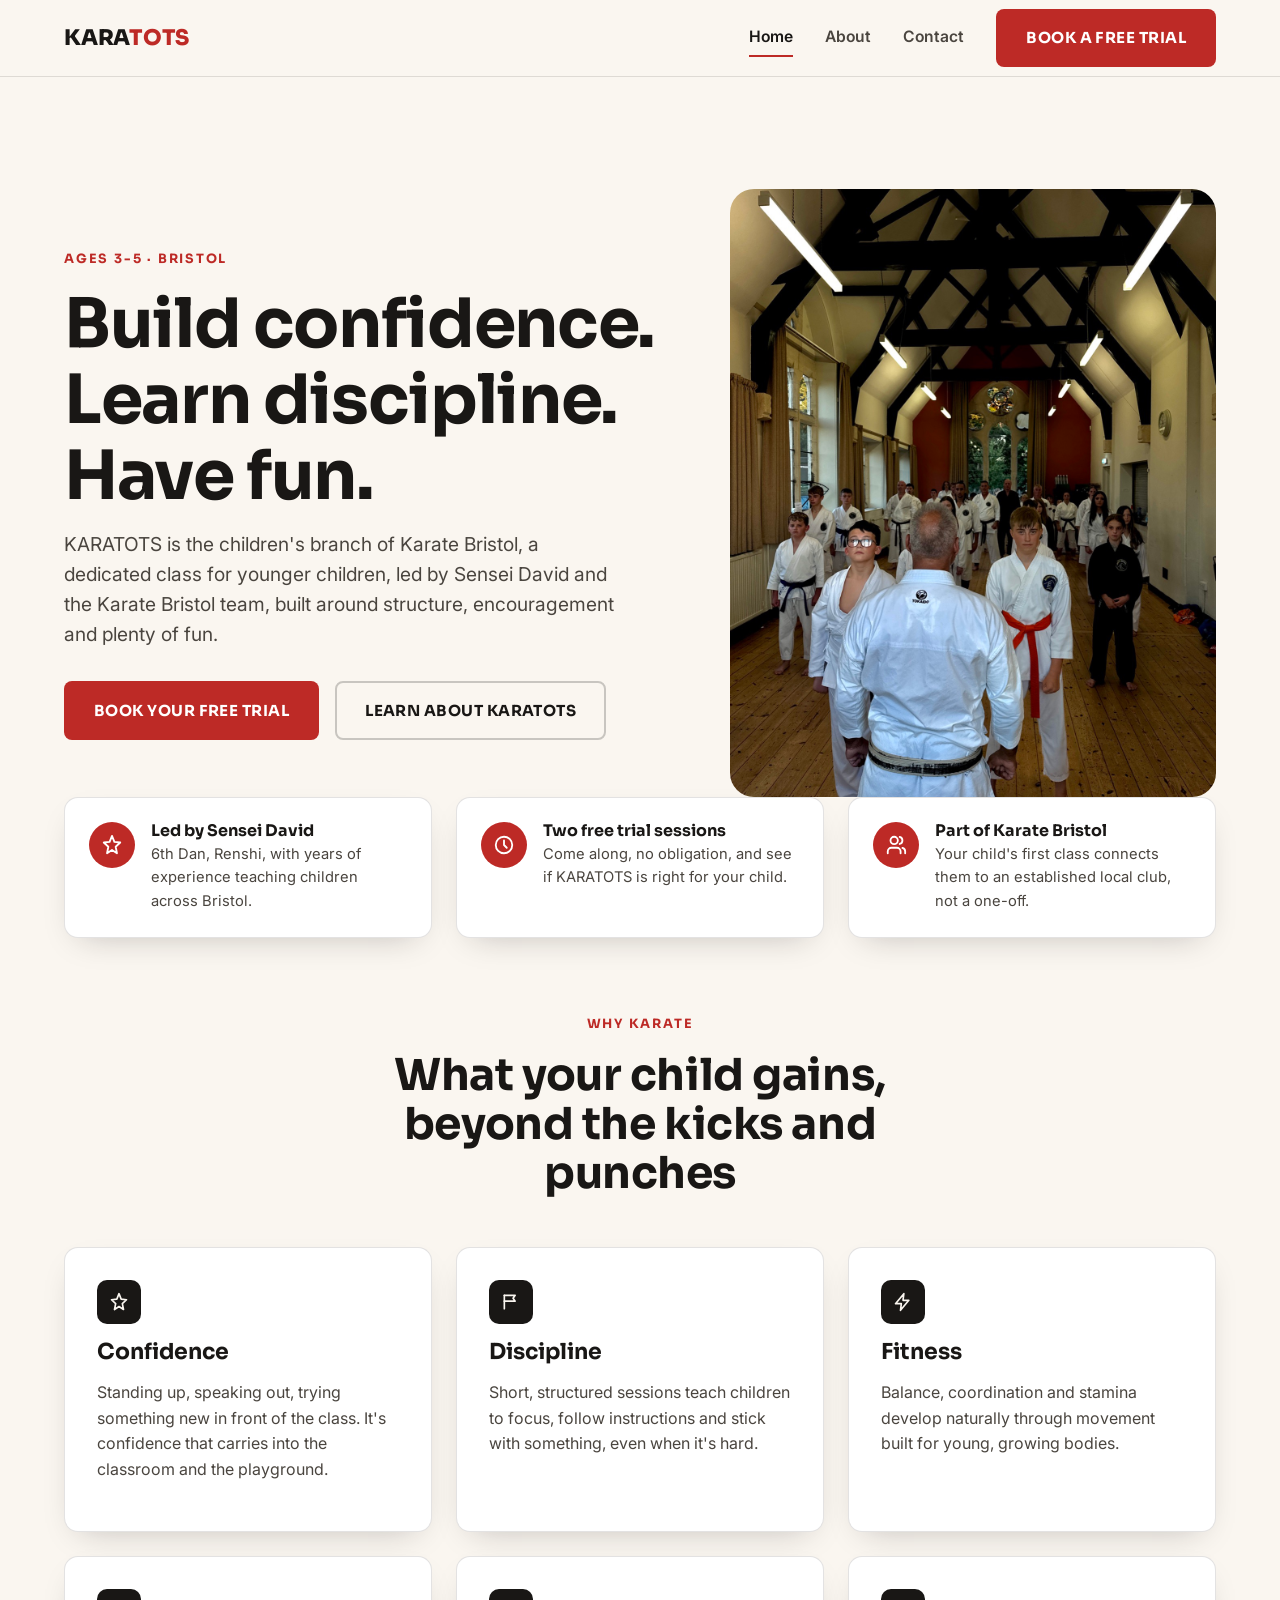
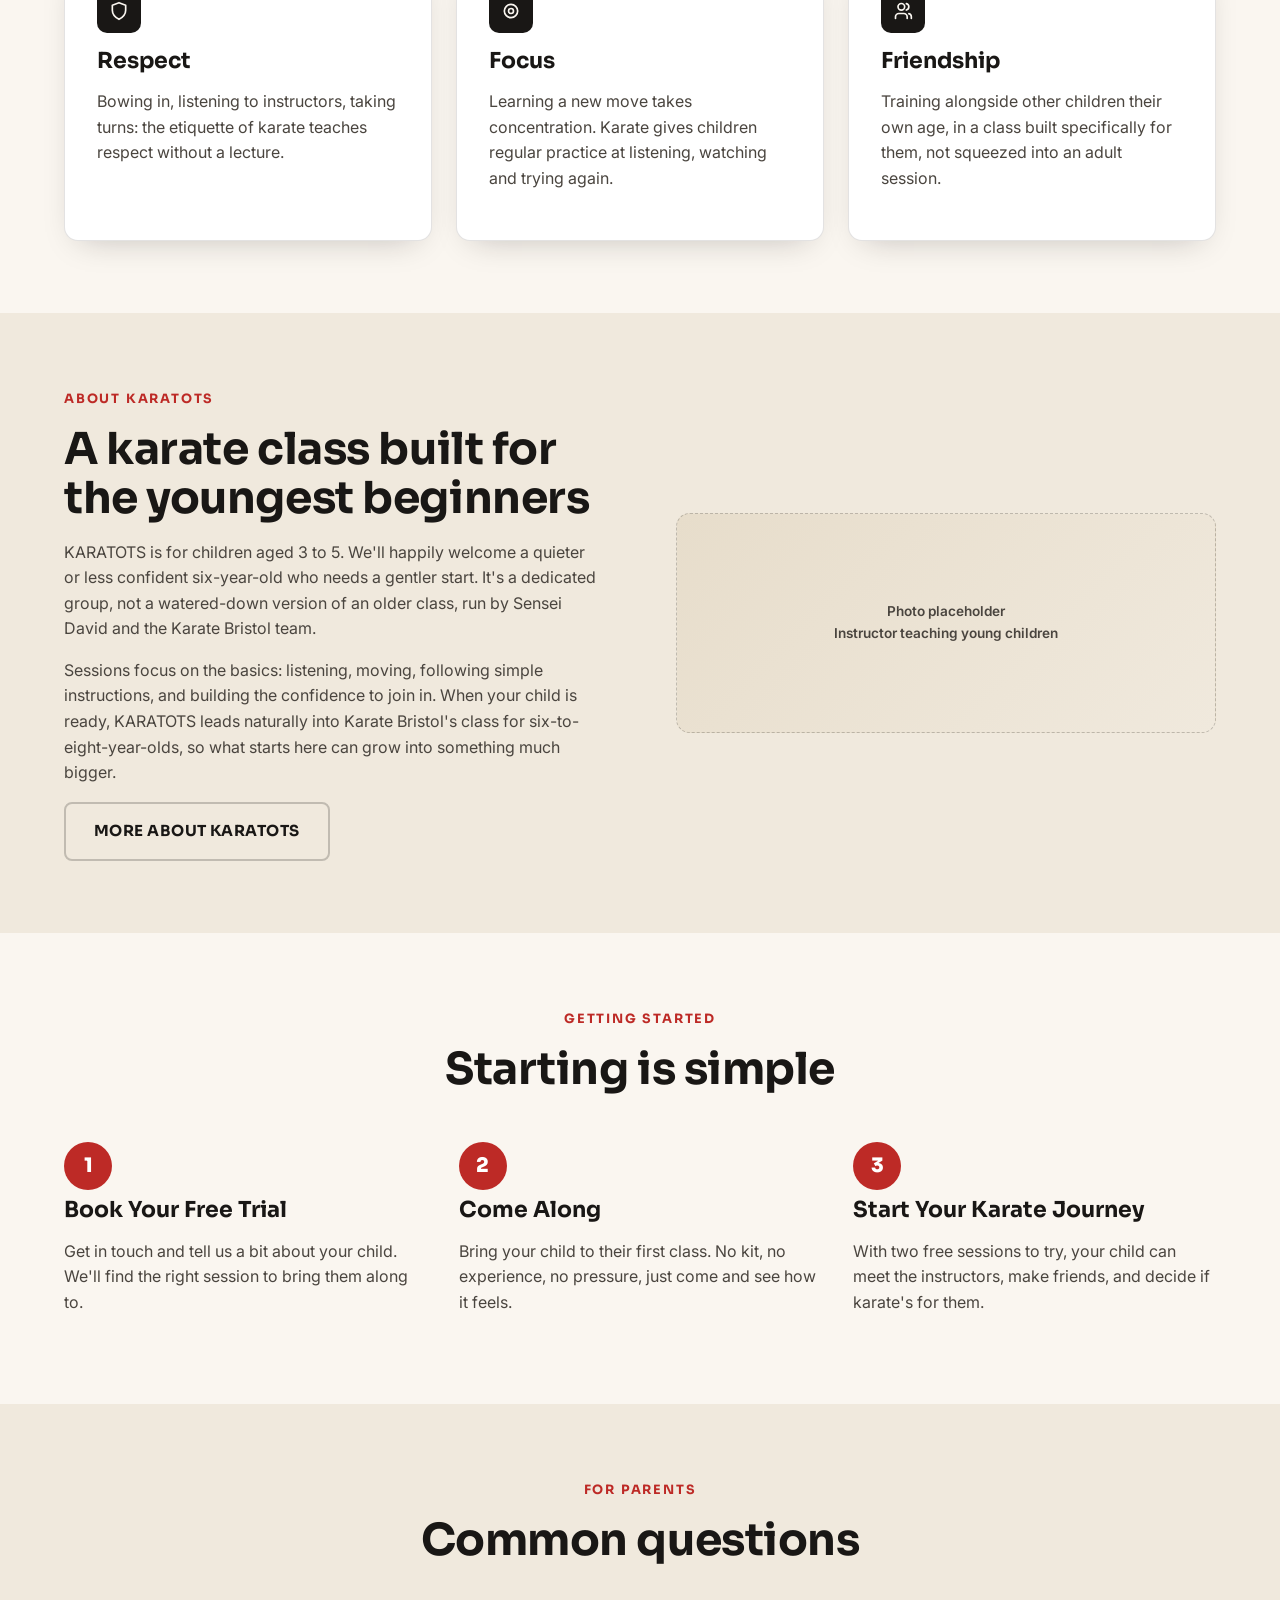
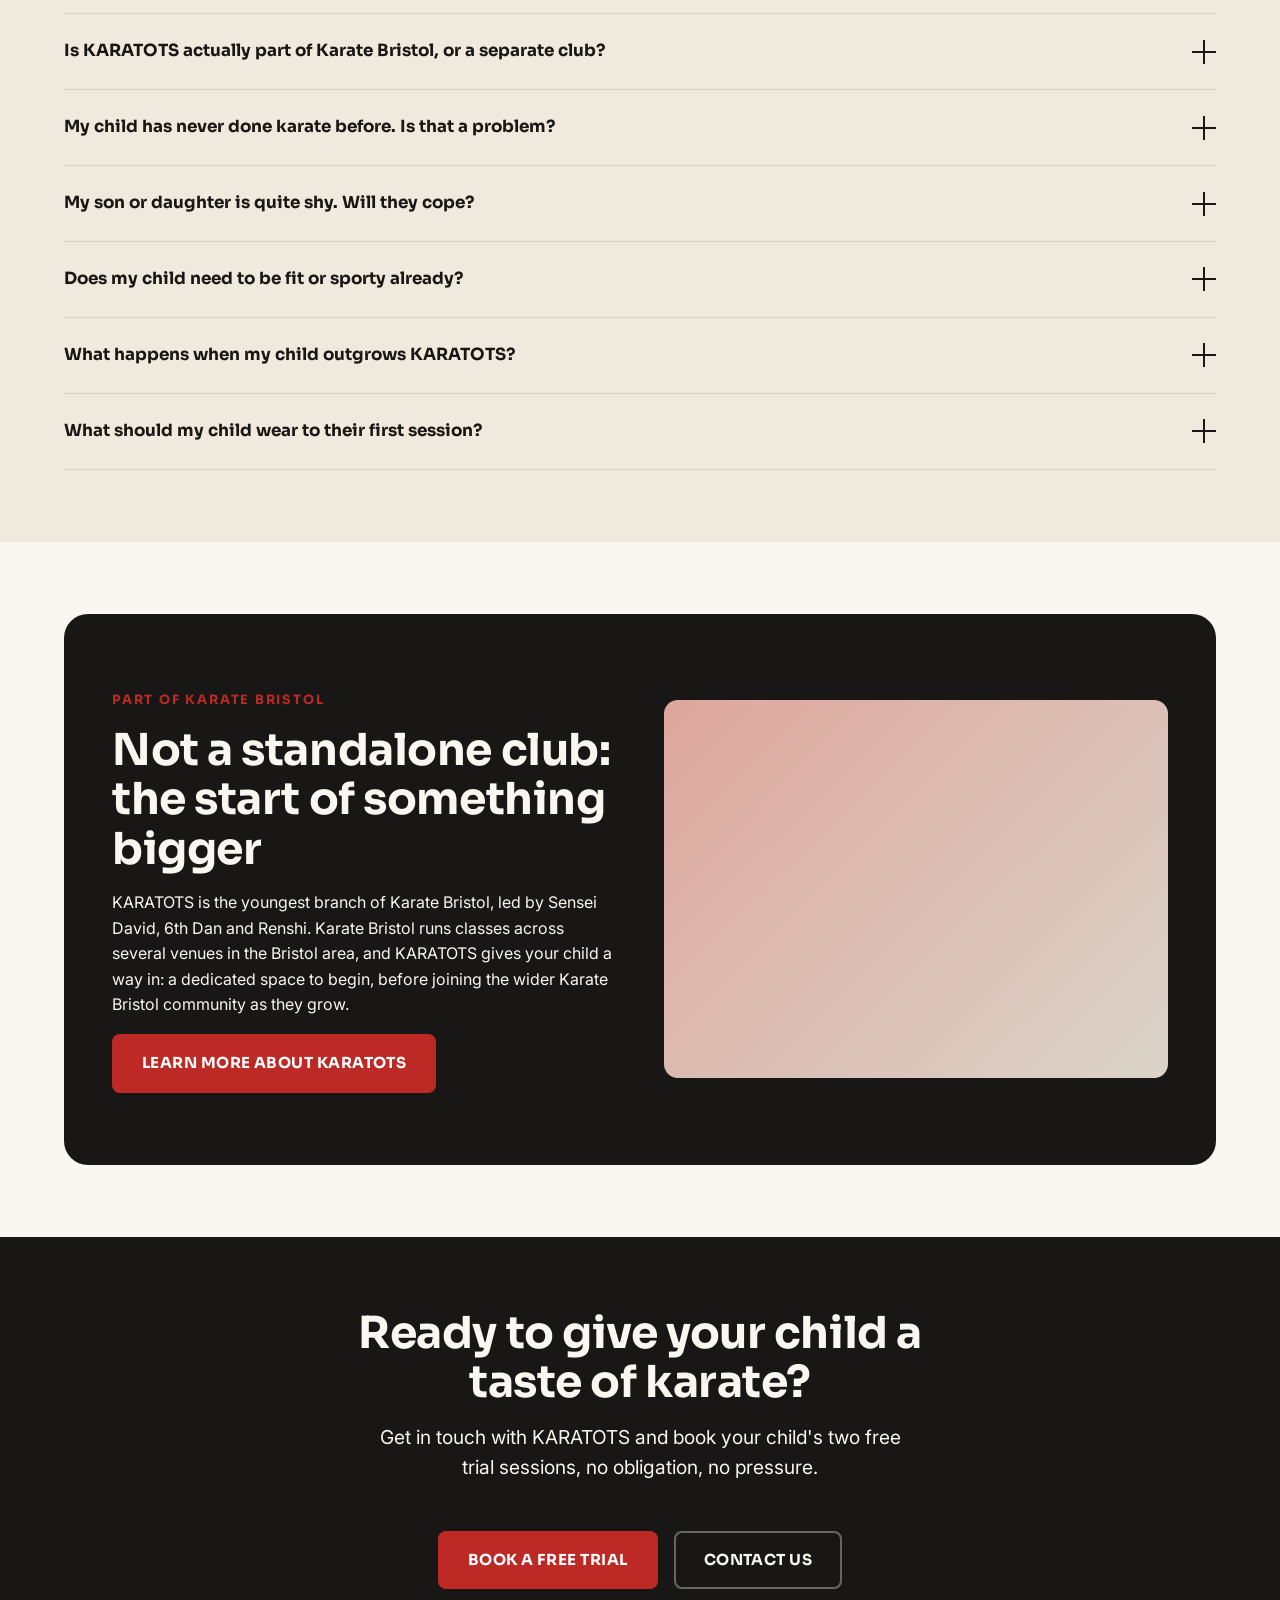
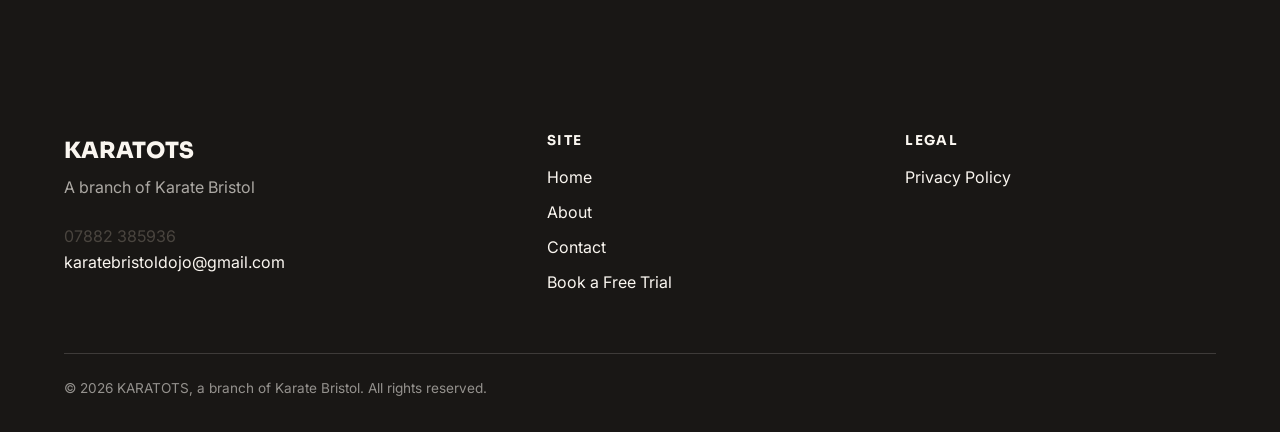
==== commit 77e1dc30: "Redesign tablet/mobile menu as sliding panel with ambient shapes, restore horizontal desktop nav CTA" ====
--- a/index.html
+++ b/index.html
@@ -48,12 +48,37 @@
         <button class="nav__toggle" aria-label="Toggle menu" aria-expanded="false" aria-controls="navLinks">
           <span class="nav__toggle-bar"></span><span class="nav__toggle-bar"></span><span class="nav__toggle-bar"></span>
         </button>
-        <ul class="nav__links" id="navLinks">
-          <li><a href="index.html" aria-current="page" class="menu-link"><span class="menu-link__arrow" aria-hidden="true"><svg width="28" height="28" viewBox="0 0 24 24" fill="none" stroke="currentColor" stroke-width="2.5" stroke-linecap="round" stroke-linejoin="round"><line x1="5" y1="12" x2="19" y2="12"/><polyline points="12 5 19 12 12 19"/></svg></span>Home</a></li>
-          <li><a href="about.html" class="menu-link"><span class="menu-link__arrow" aria-hidden="true"><svg width="28" height="28" viewBox="0 0 24 24" fill="none" stroke="currentColor" stroke-width="2.5" stroke-linecap="round" stroke-linejoin="round"><line x1="5" y1="12" x2="19" y2="12"/><polyline points="12 5 19 12 12 19"/></svg></span>About</a></li>
-          <li><a href="contact.html" class="menu-link"><span class="menu-link__arrow" aria-hidden="true"><svg width="28" height="28" viewBox="0 0 24 24" fill="none" stroke="currentColor" stroke-width="2.5" stroke-linecap="round" stroke-linejoin="round"><line x1="5" y1="12" x2="19" y2="12"/><polyline points="12 5 19 12 12 19"/></svg></span>Contact</a></li>
-          <li><a class="btn btn--primary nav__links-cta" href="contact.html">Book a Free Trial</a></li>
-        </ul>
+        <div class="nav__links" id="navLinks">
+          <div class="nav__scrim"></div>
+          <div class="nav__panel">
+            <div class="nav__panel-layer nav__panel-layer--1"></div>
+            <div class="nav__panel-layer nav__panel-layer--2"></div>
+            <div class="nav__panel-shapes" aria-hidden="true">
+              <svg class="nav__shape" data-shape="1" viewBox="0 0 300 400" preserveAspectRatio="xMidYMid slice">
+                <circle cx="220" cy="80" r="70" fill="rgba(189,42,38,0.20)" />
+                <circle cx="70" cy="230" r="100" fill="rgba(189,42,38,0.12)" />
+                <circle cx="250" cy="330" r="45" fill="rgba(189,42,38,0.18)" />
+              </svg>
+              <svg class="nav__shape" data-shape="2" viewBox="0 0 300 400" preserveAspectRatio="xMidYMid slice">
+                <path d="M-20 110 Q 100 50 220 110 T 340 110" stroke="rgba(189,42,38,0.24)" stroke-width="26" fill="none" />
+                <path d="M-20 220 Q 100 160 220 220 T 340 220" stroke="rgba(189,42,38,0.16)" stroke-width="18" fill="none" />
+                <path d="M-20 320 Q 100 260 220 320 T 340 320" stroke="rgba(189,42,38,0.1)" stroke-width="14" fill="none" />
+              </svg>
+              <svg class="nav__shape" data-shape="3" viewBox="0 0 300 400" preserveAspectRatio="xMidYMid slice">
+                <circle cx="40" cy="60" r="7" fill="rgba(189,42,38,0.3)" /><circle cx="120" cy="60" r="7" fill="rgba(189,42,38,0.3)" /><circle cx="200" cy="60" r="7" fill="rgba(189,42,38,0.3)" /><circle cx="270" cy="60" r="7" fill="rgba(189,42,38,0.3)" />
+                <circle cx="80" cy="150" r="9" fill="rgba(189,42,38,0.24)" /><circle cx="160" cy="150" r="9" fill="rgba(189,42,38,0.24)" /><circle cx="240" cy="150" r="9" fill="rgba(189,42,38,0.24)" />
+                <circle cx="40" cy="240" r="7" fill="rgba(189,42,38,0.2)" /><circle cx="120" cy="240" r="7" fill="rgba(189,42,38,0.2)" /><circle cx="200" cy="240" r="7" fill="rgba(189,42,38,0.2)" /><circle cx="270" cy="240" r="7" fill="rgba(189,42,38,0.2)" />
+                <circle cx="80" cy="330" r="6" fill="rgba(189,42,38,0.16)" /><circle cx="160" cy="330" r="6" fill="rgba(189,42,38,0.16)" /><circle cx="240" cy="330" r="6" fill="rgba(189,42,38,0.16)" />
+              </svg>
+            </div>
+            <ul class="nav__panel-list">
+              <li><a href="index.html" aria-current="page" class="menu-link">Home</a></li>
+              <li><a href="about.html" class="menu-link">About</a></li>
+              <li><a href="contact.html" class="menu-link">Contact</a></li>
+              <li><a class="btn btn--primary nav__links-cta" href="contact.html">Book a Free Trial</a></li>
+            </ul>
+          </div>
+        </div>
       </div>
     </div>
   </nav>
@@ -72,9 +97,7 @@
               <a class="btn btn--secondary" href="#about-karatots">Learn About KARATOTS</a>
             </div>
           </div>
-          <div class="hero__media placeholder-img" role="img" aria-label="Photo placeholder: young children training in karate uniforms">
-            Photo placeholder<br />Children training in karate uniforms
-          </div>
+          <img class="hero__media hero__media--photo" src="assets/photos/hero-class-lineup.jpg" alt="Students lined up during a Karate Bristol class" width="1600" height="1200" />
         </div>
       </div>
     </section>
--- a/css/style.css
+++ b/css/style.css
@@ -288,154 +288,303 @@
 }
 
 .nav__header-cta {
+  display: none;
+}
+
+/* Desktop: plain horizontal nav row. .nav__links wraps a scrim + panel
+   (needed for the tablet/mobile full-screen treatment below); on desktop
+   it just passes its children through so .nav__panel-list lays out inline. */
+.nav__links {
+  display: contents;
+}
+
+.nav__scrim,
+.nav__panel-layer,
+.nav__panel-shapes {
+  display: none;
+}
+
+.nav__panel {
+  display: flex;
+  align-items: center;
+}
+
+.nav__panel-list {
+  display: flex;
+  align-items: center;
+  gap: var(--space-4);
+}
+
+.nav__panel-list li {
+  display: flex;
+  align-items: center;
+}
+
+.menu-link {
   position: relative;
-  z-index: 2;
+  display: inline-flex;
+  align-items: center;
+  text-decoration: none;
+  color: var(--color-ink-soft);
+  font-weight: 600;
+  font-size: 0.98rem;
+  padding-block: 0.35rem;
+  border-bottom: 2px solid transparent;
+  transition: color 0.2s ease, border-color 0.2s ease;
+}
+
+.menu-link:hover,
+.menu-link[aria-current="page"] {
+  color: var(--color-ink);
+  border-bottom-color: var(--color-accent);
+}
+
+.nav__toggle {
+  display: none;
+}
+
+/* Tablet + mobile: hamburger triggers a full-screen menu */
+@media (max-width: 1024px) {
+  .nav__header-cta {
+    display: inline-flex;
+    position: relative;
+    z-index: 2;
+  }
+
+  .nav.is-open .nav__header-cta {
+    opacity: 0;
+    pointer-events: none;
+  }
+
+  .nav__links {
+    display: block;
+    position: fixed;
+    inset: 0;
+    z-index: 1;
+    visibility: hidden;
+    pointer-events: none;
+  }
+
+  .nav.is-open .nav__links {
+    visibility: visible;
+    pointer-events: auto;
+  }
+
+  .nav__scrim {
+    display: block;
+    position: absolute;
+    inset: 0;
+    background: rgba(10, 9, 8, 0.55);
+    opacity: 0;
+    transition: opacity 0.5s ease;
+  }
+
+  .nav.is-open .nav__scrim {
+    opacity: 1;
+  }
+
+  .nav__panel {
+    position: absolute;
+    top: 0;
+    right: 0;
+    bottom: 0;
+    width: min(480px, 100%);
+    background: var(--color-ink);
+    overflow: hidden;
+    align-items: center;
+    transform: translateX(100%);
+    transition: transform 0.6s cubic-bezier(0.65, 0.01, 0.05, 0.99);
+  }
+
+  .nav.is-open .nav__panel {
+    transform: translateX(0);
+  }
+
+  .nav__panel-layer {
+    display: block;
+    position: absolute;
+    inset: 0;
+    transform: translateX(100%);
+    transition: transform 0.6s cubic-bezier(0.65, 0.01, 0.05, 0.99);
+  }
+
+  .nav__panel-layer--1 {
+    background: var(--color-ink);
+    z-index: 1;
+    transition-delay: 0.08s;
+  }
+
+  .nav__panel-layer--2 {
+    background: linear-gradient(160deg, rgba(189, 42, 38, 0.16), transparent 60%);
+    z-index: 2;
+  }
+
+  .nav.is-open .nav__panel-layer {
+    transform: translateX(0);
+  }
+
+  .nav__panel-shapes {
+    display: block;
+    position: absolute;
+    inset: 0;
+    z-index: 3;
+    overflow: hidden;
+    pointer-events: none;
+  }
+
+  .nav__shape {
+    position: absolute;
+    inset: 0;
+    width: 100%;
+    height: 100%;
+    opacity: 0;
+    transform: scale(0.85) rotate(-6deg);
+    transition: opacity 0.45s ease, transform 0.45s ease;
+  }
+
+  .nav__panel-list {
+    position: relative;
+    z-index: 4;
+    flex-direction: column;
+    align-items: flex-start;
+    gap: var(--space-2);
+    width: 100%;
+    padding: var(--space-6) var(--space-5);
+  }
+
+  .nav__panel-list li {
+    width: 100%;
+    overflow: hidden;
+  }
+
+  .menu-link {
+    display: block;
+    width: fit-content;
+    color: var(--color-paper);
+    font-family: var(--font-display);
+    font-weight: 700;
+    font-size: clamp(2rem, 6vw, 3.25rem);
+    letter-spacing: -0.01em;
+    padding: 0.3rem 0.15rem;
+    border-bottom: none;
+    opacity: 0;
+    transform: translateY(60%) rotate(6deg);
+    transition: opacity 0.5s ease, transform 0.5s ease, color 0.2s ease;
+    transition-delay: 0s;
+  }
+
+  .nav.is-open .menu-link {
+    opacity: 1;
+    transform: translateY(0) rotate(0deg);
+  }
+
+  .nav.is-open li:nth-child(1) .menu-link { transition-delay: 0.3s; }
+  .nav.is-open li:nth-child(2) .menu-link { transition-delay: 0.36s; }
+  .nav.is-open li:nth-child(3) .menu-link { transition-delay: 0.42s; }
+  .nav.is-open li:nth-child(4) .nav__links-cta { transition-delay: 0.48s; }
+
+  .menu-link::before {
+    content: "";
+    position: absolute;
+    inset: -0.12em -0.18em;
+    background: var(--color-accent);
+    border-radius: 8px;
+    transform: scaleX(0);
+    transform-origin: left;
+    transition: transform 0.35s ease;
+    z-index: -1;
+  }
+
+  .menu-link:hover,
+  .menu-link:focus-visible {
+    color: var(--color-ink);
+  }
+
+  .menu-link:hover::before,
+  .menu-link:focus-visible::before {
+    transform: scaleX(1);
+  }
+
+  .menu-link[aria-current="page"] {
+    color: var(--color-accent);
+  }
+
+  .nav__panel:has(li:nth-child(1) .menu-link:hover) .nav__shape[data-shape="1"],
+  .nav__panel:has(li:nth-child(1) .menu-link:focus-visible) .nav__shape[data-shape="1"],
+  .nav__panel:has(li:nth-child(2) .menu-link:hover) .nav__shape[data-shape="2"],
+  .nav__panel:has(li:nth-child(2) .menu-link:focus-visible) .nav__shape[data-shape="2"],
+  .nav__panel:has(li:nth-child(3) .menu-link:hover) .nav__shape[data-shape="3"],
+  .nav__panel:has(li:nth-child(3) .menu-link:focus-visible) .nav__shape[data-shape="3"] {
+    opacity: 1;
+    transform: scale(1) rotate(0deg);
+  }
+
+  .nav__links-cta {
+    margin-top: var(--space-3);
+    opacity: 0;
+    transform: translateY(60%);
+    transition: opacity 0.5s ease, transform 0.5s ease;
+    transition-delay: 0s;
+  }
+
+  .nav.is-open .nav__links-cta {
+    opacity: 1;
+    transform: translateY(0);
+  }
+
+  .nav__toggle {
+    position: relative;
+    z-index: 2;
+    display: flex;
+    flex-direction: column;
+    align-items: center;
+    justify-content: center;
+    background: none;
+    border: none;
+    padding: 0.5rem;
+    color: var(--color-ink);
+  }
+
+  .nav.is-open .nav__toggle {
+    color: var(--color-paper);
+  }
+
+  .nav.is-open .nav__logo {
+    color: var(--color-paper);
+  }
+
+  .nav__toggle-bar {
+    display: block;
+    width: 24px;
+    height: 2px;
+    background: currentColor;
+    margin: 5px 0;
+    transition: transform 0.2s ease, opacity 0.2s ease;
+  }
+
+  .nav.is-open .nav__toggle-bar:nth-child(1) {
+    transform: translateY(7px) rotate(45deg);
+  }
+
+  .nav.is-open .nav__toggle-bar:nth-child(2) {
+    opacity: 0;
+  }
+
+  .nav.is-open .nav__toggle-bar:nth-child(3) {
+    transform: translateY(-7px) rotate(-45deg);
+  }
+}
+
+@media (max-width: 640px) {
+  .nav__panel {
+    width: 100%;
+  }
 }
 
 @media (max-width: 480px) {
   .nav__header-cta {
     display: none;
   }
-}
-
-/* Full-screen menu, all breakpoints */
-.nav__links {
-  position: fixed;
-  inset: 0;
-  z-index: 1;
-  display: flex;
-  flex-direction: column;
-  align-items: flex-start;
-  justify-content: center;
-  gap: var(--space-2);
-  background: var(--color-ink);
-  padding: var(--space-6) var(--space-5);
-  clip-path: circle(0% at calc(100% - 2.75rem) 2.75rem);
-  transition: clip-path 0.6s cubic-bezier(0.65, 0, 0.35, 1);
-  pointer-events: none;
-}
-
-.nav.is-open .nav__links {
-  clip-path: circle(150% at calc(100% - 2.75rem) 2.75rem);
-  pointer-events: auto;
-}
-
-.nav__links li {
-  width: 100%;
-  max-width: 640px;
-  overflow: hidden;
-}
-
-.menu-link {
-  display: flex;
-  align-items: center;
-  gap: var(--space-2);
-  width: 100%;
-  padding-block: 0.5rem;
-  text-decoration: none;
-  color: var(--color-paper);
-  font-family: var(--font-display);
-  font-weight: 700;
-  font-size: clamp(2.25rem, 6vw, 4rem);
-  letter-spacing: -0.01em;
-  opacity: 0;
-  transform: translateX(-16px);
-  transition: opacity 0.4s ease, transform 0.4s ease, color 0.25s ease;
-  transition-delay: 0s;
-}
-
-.nav.is-open .menu-link {
-  opacity: 1;
-  transform: translateX(0);
-}
-
-.nav.is-open li:nth-child(1) .menu-link { transition-delay: 0.12s; }
-.nav.is-open li:nth-child(2) .menu-link { transition-delay: 0.18s; }
-.nav.is-open li:nth-child(3) .menu-link { transition-delay: 0.24s; }
-
-.menu-link__arrow {
-  display: flex;
-  color: var(--color-accent);
-  opacity: 0;
-  transform: translateX(-16px);
-  transition: opacity 0.25s ease, transform 0.25s ease;
-}
-
-.menu-link:hover,
-.menu-link:focus-visible {
-  color: var(--color-accent);
-}
-
-.menu-link:hover .menu-link__arrow,
-.menu-link:focus-visible .menu-link__arrow {
-  opacity: 1;
-  transform: translateX(0);
-}
-
-.menu-link[aria-current="page"] {
-  color: var(--color-accent);
-}
-
-.nav__links-cta {
-  margin-top: var(--space-3);
-  max-width: 280px;
-  opacity: 0;
-  transform: translateX(-16px);
-  transition: opacity 0.4s ease, transform 0.4s ease;
-  transition-delay: 0s;
-}
-
-.nav.is-open .nav__links-cta {
-  opacity: 1;
-  transform: translateX(0);
-  transition-delay: 0.3s;
-}
-
-.nav__toggle {
-  position: relative;
-  z-index: 2;
-  display: flex;
-  flex-direction: column;
-  align-items: center;
-  justify-content: center;
-  background: none;
-  border: none;
-  padding: 0.5rem;
-  color: var(--color-ink);
-}
-
-.nav.is-open .nav__toggle {
-  color: var(--color-paper);
-}
-
-.nav.is-open .nav__logo {
-  color: var(--color-paper);
-}
-
-.nav.is-open .nav__header-cta {
-  opacity: 0;
-  pointer-events: none;
-}
-
-.nav__toggle-bar {
-  display: block;
-  width: 24px;
-  height: 2px;
-  background: currentColor;
-  margin: 5px 0;
-  transition: transform 0.2s ease, opacity 0.2s ease;
-}
-
-.nav.is-open .nav__toggle-bar:nth-child(1) {
-  transform: translateY(7px) rotate(45deg);
-}
-
-.nav.is-open .nav__toggle-bar:nth-child(2) {
-  opacity: 0;
-}
-
-.nav.is-open .nav__toggle-bar:nth-child(3) {
-  transform: translateY(-7px) rotate(-45deg);
 }
 
 /* ============================================
@@ -580,6 +729,12 @@
   border-radius: var(--radius-lg);
 }
 
+.hero__media--photo {
+  width: 100%;
+  height: 100%;
+  object-fit: cover;
+}
+
 @media (max-width: 900px) {
   .hero__grid {
     grid-template-columns: 1fr;
@@ -716,7 +871,7 @@
 
 .step {
   position: relative;
-  padding-top: 2.25rem;
+  padding-top: 3.5rem;
 }
 
 .step::before {
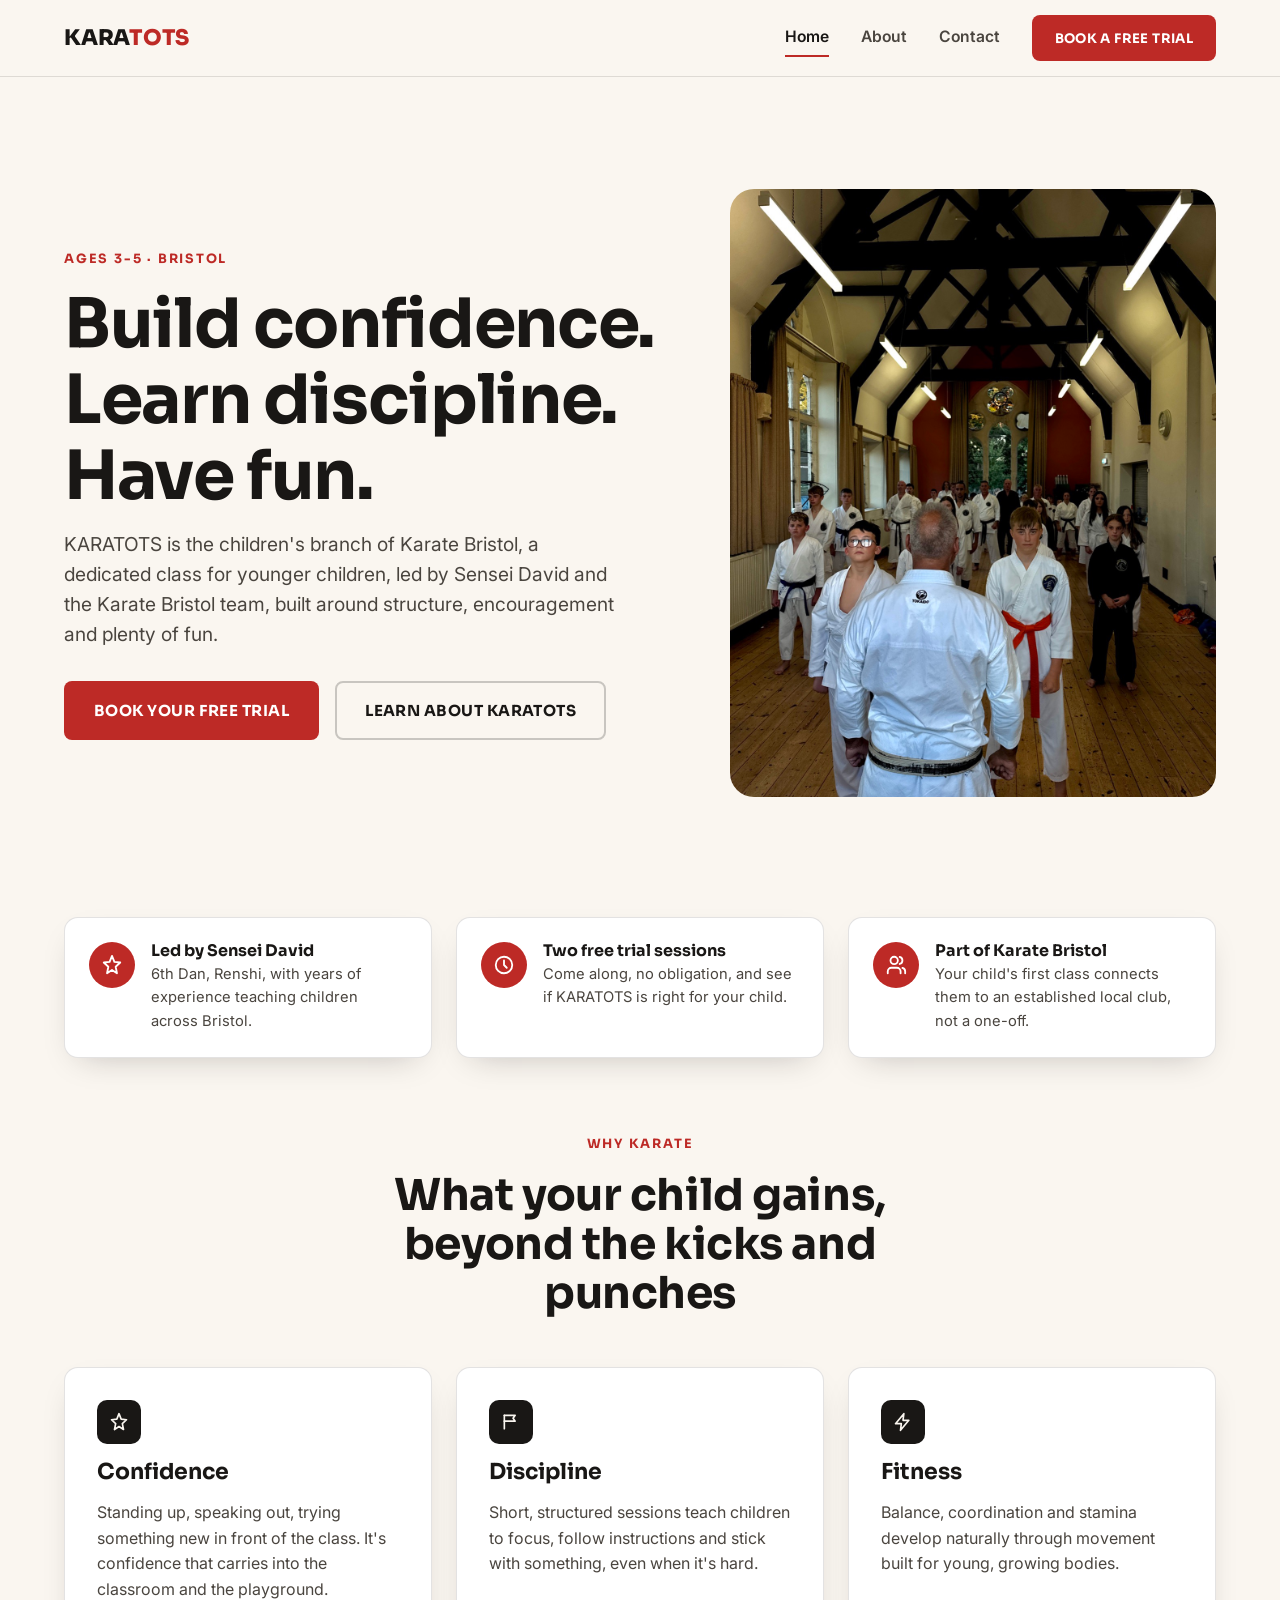
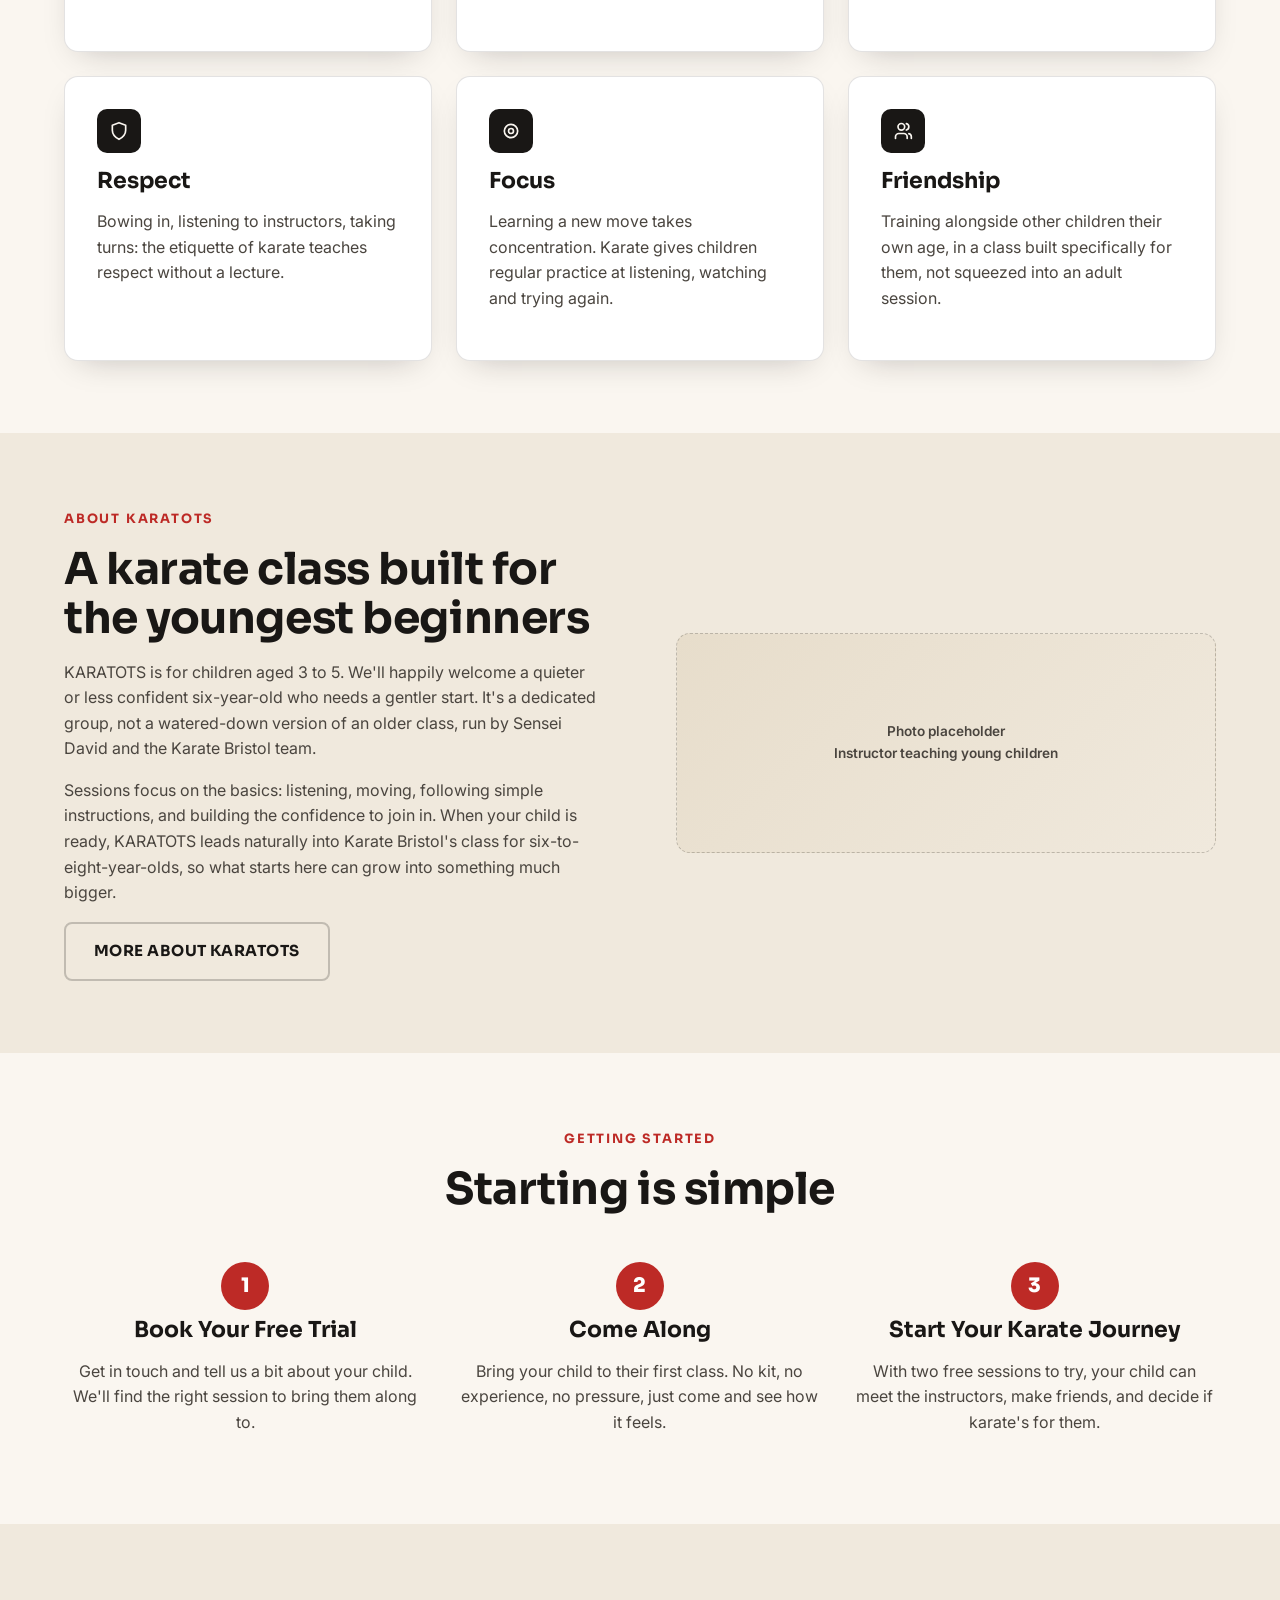
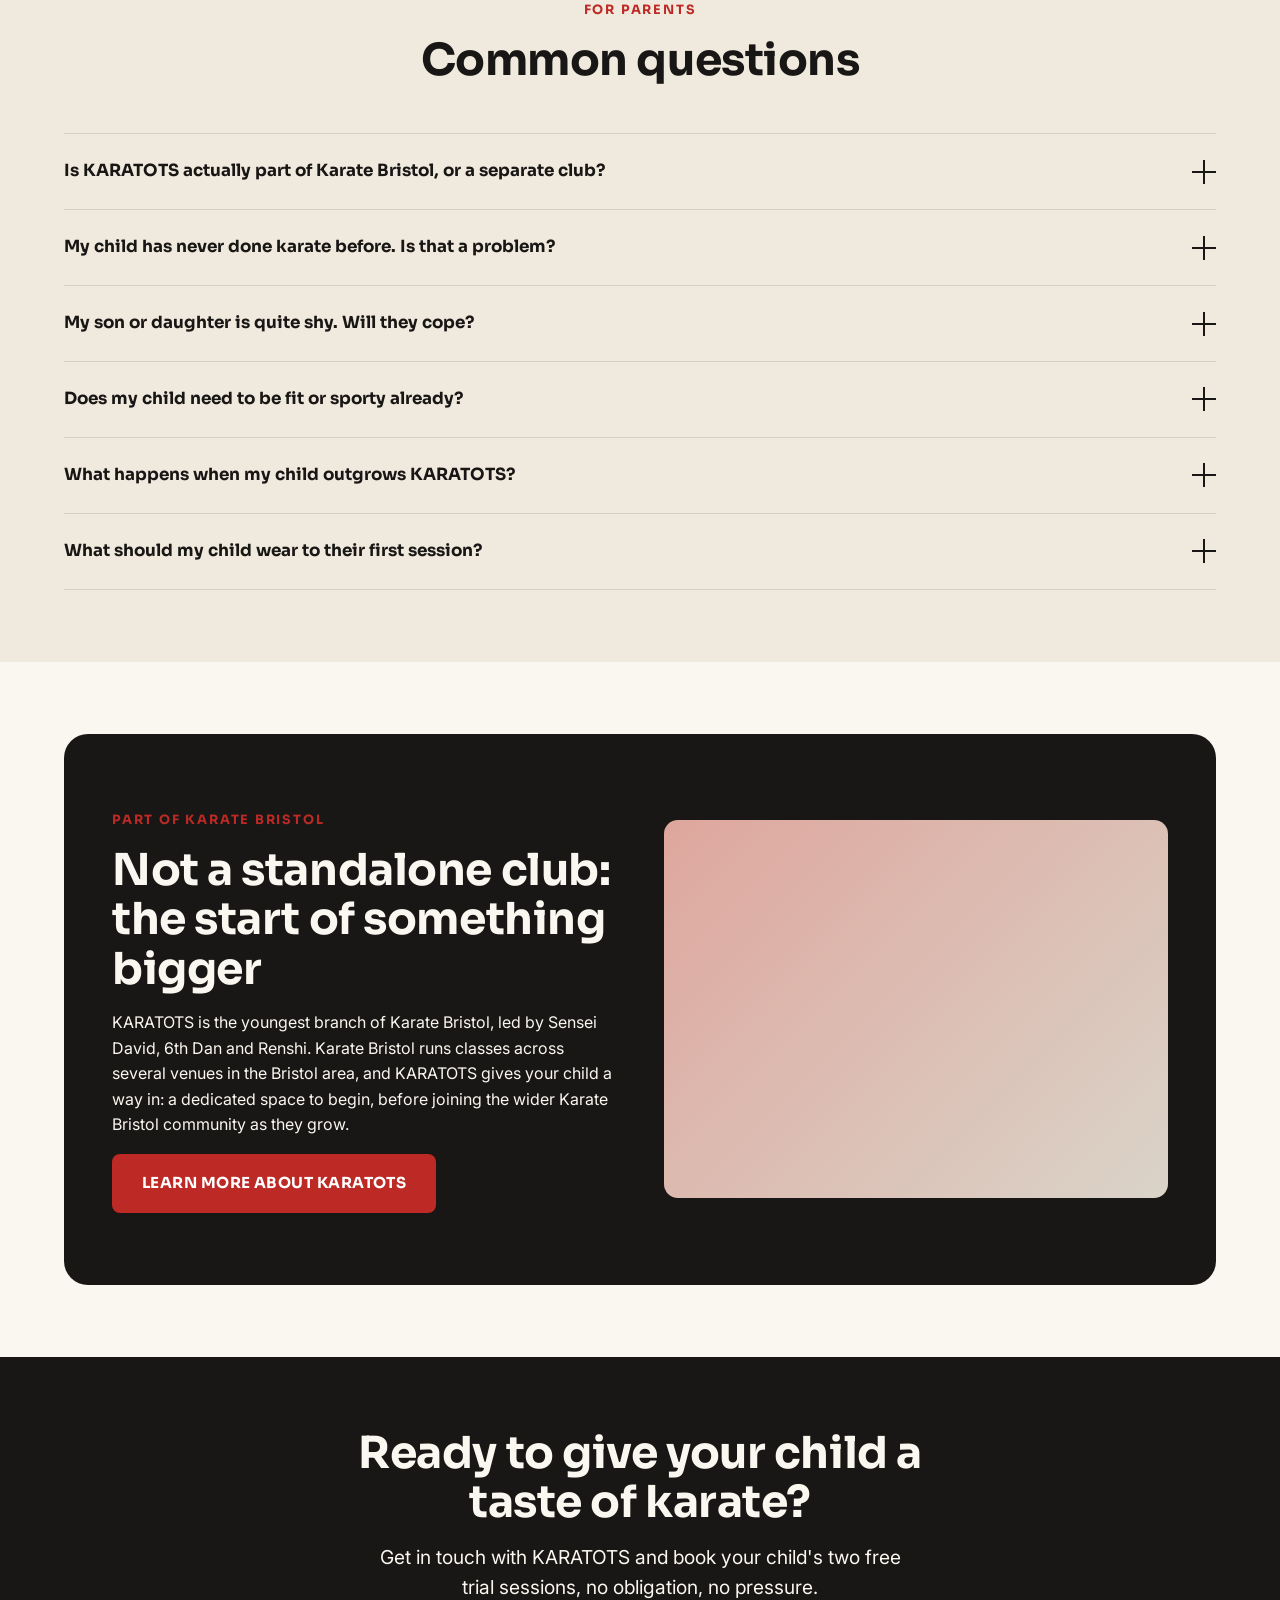
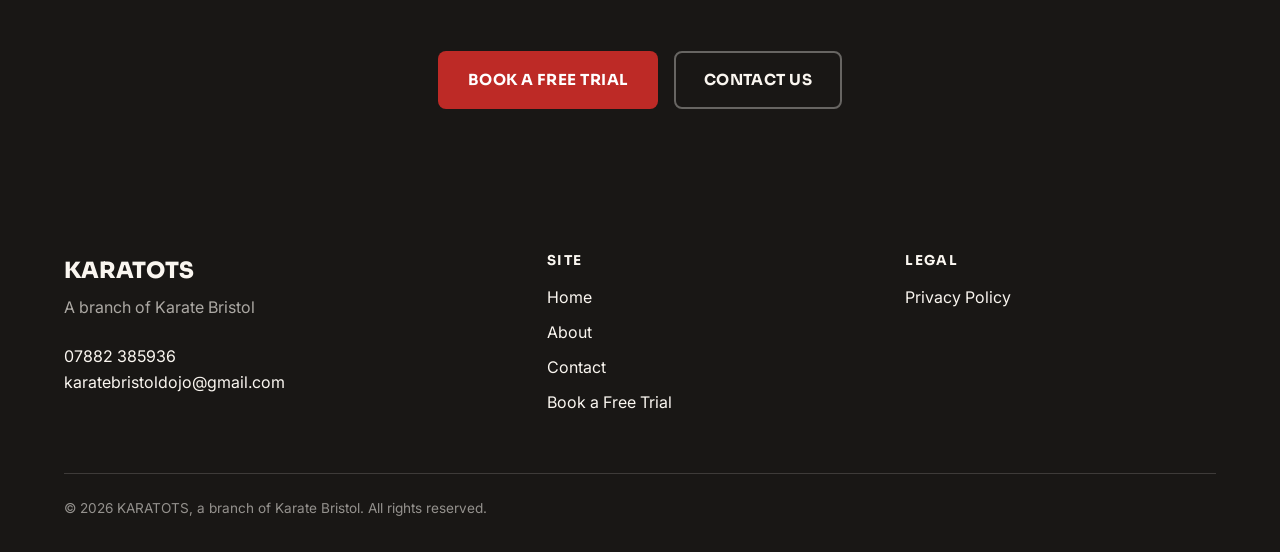
==== commit 9e06c351: "Make footer phone number a clickable tel link so it renders white like the email" ====
--- a/index.html
+++ b/index.html
@@ -333,7 +333,7 @@
         <div>
           <div class="footer__brand">KARATOTS</div>
           <p class="footer__tagline">A branch of Karate Bristol</p>
-          <p>07882 385936<br /><a href="mailto:karatebristoldojo@gmail.com">karatebristoldojo@gmail.com</a></p>
+          <p><a href="tel:07882385936">07882 385936</a><br /><a href="mailto:karatebristoldojo@gmail.com">karatebristoldojo@gmail.com</a></p>
         </div>
         <div>
           <h4>Site</h4>
--- a/css/style.css
+++ b/css/style.css
@@ -339,6 +339,11 @@
   border-bottom-color: var(--color-accent);
 }
 
+.nav__links-cta {
+  padding: 0.65rem 1.3rem;
+  font-size: 0.82rem;
+}
+
 .nav__toggle {
   display: none;
 }
@@ -447,7 +452,7 @@
     z-index: 4;
     flex-direction: column;
     align-items: flex-start;
-    gap: var(--space-2);
+    gap: var(--space-4);
     width: 100%;
     padding: var(--space-6) var(--space-5);
   }
@@ -521,6 +526,8 @@
 
   .nav__links-cta {
     margin-top: var(--space-3);
+    padding: 0.75rem 1.4rem;
+    font-size: 0.85rem;
     opacity: 0;
     transform: translateY(60%);
     transition: opacity 0.5s ease, transform 0.5s ease;
@@ -624,7 +631,7 @@
   display: grid;
   grid-template-columns: repeat(3, 1fr);
   gap: var(--space-3);
-  margin-top: calc(var(--space-6) * -1);
+  margin-top: var(--space-5);
   position: relative;
   z-index: 5;
 }
@@ -872,6 +879,7 @@
 .step {
   position: relative;
   padding-top: 3.5rem;
+  text-align: center;
 }
 
 .step::before {
@@ -879,7 +887,8 @@
   content: counter(step);
   position: absolute;
   top: 0;
-  left: 0;
+  left: 50%;
+  transform: translateX(-50%);
   width: 48px;
   height: 48px;
   border-radius: 50%;
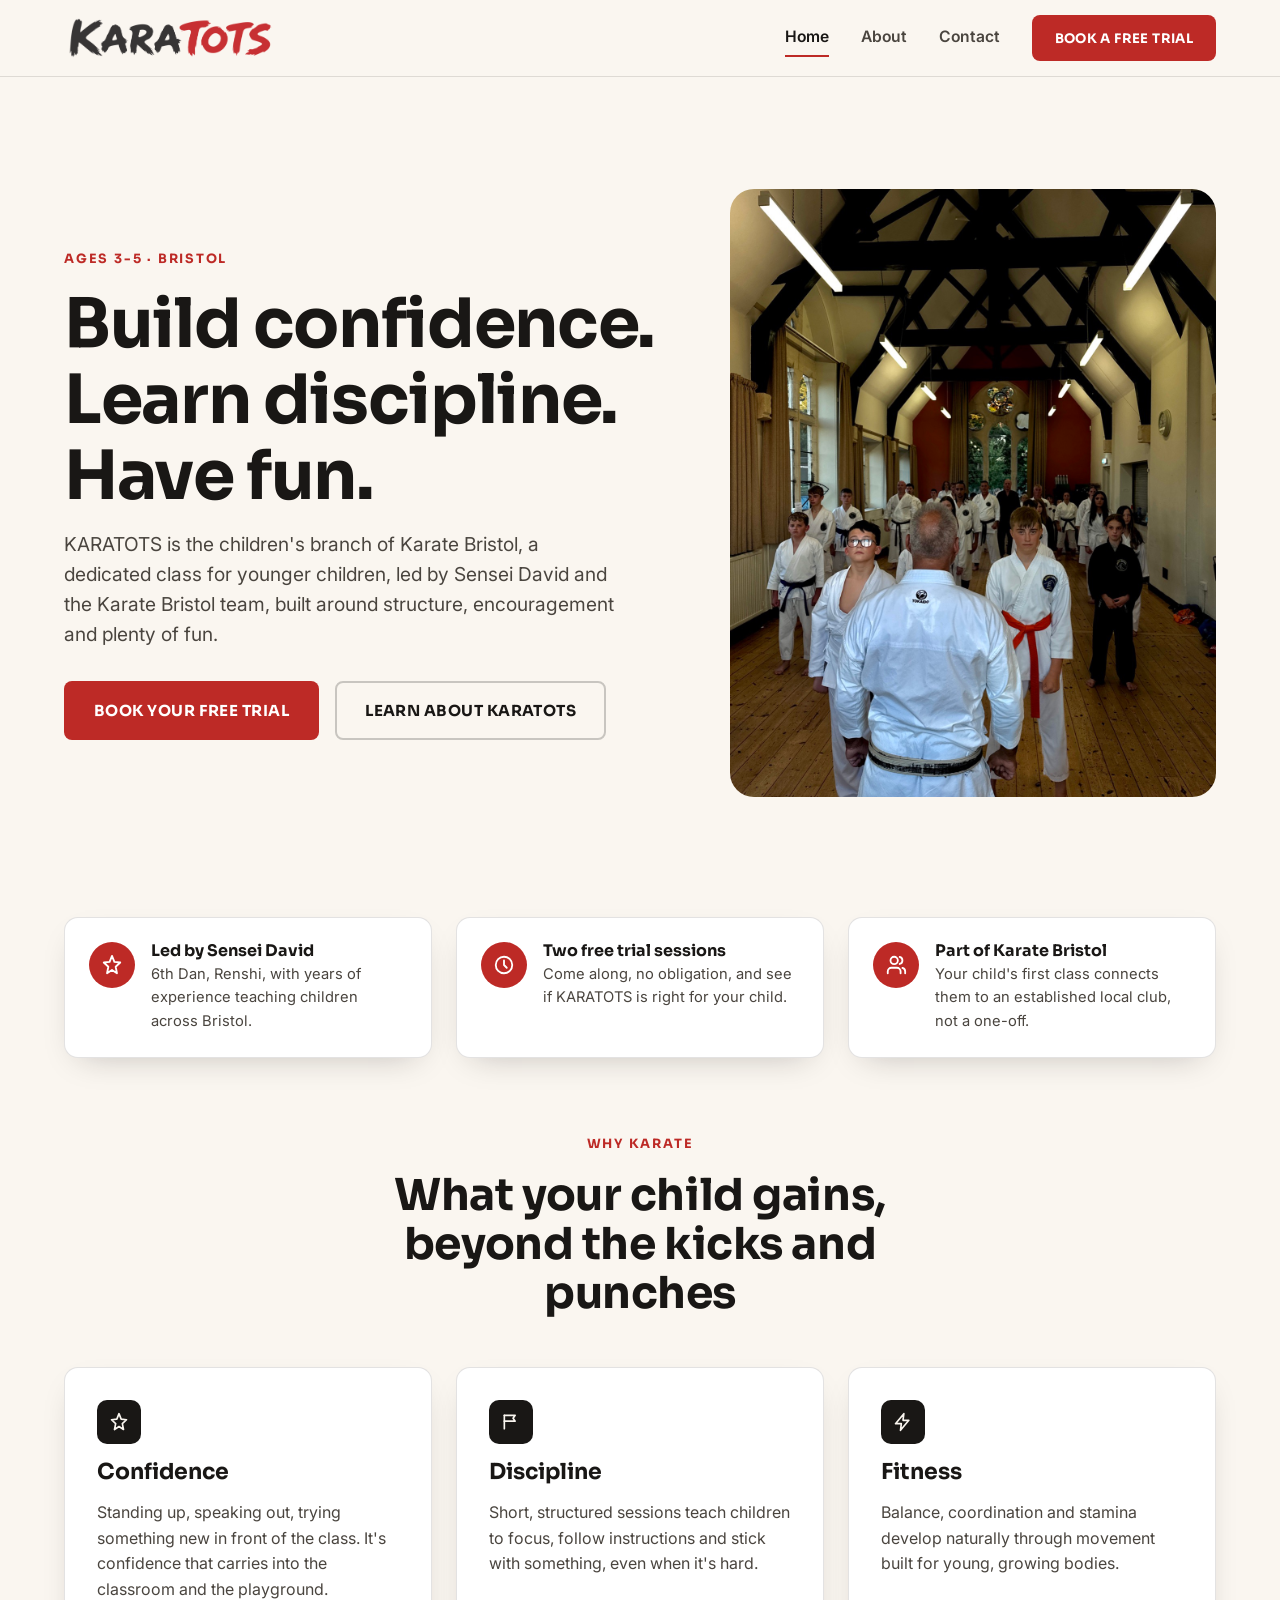
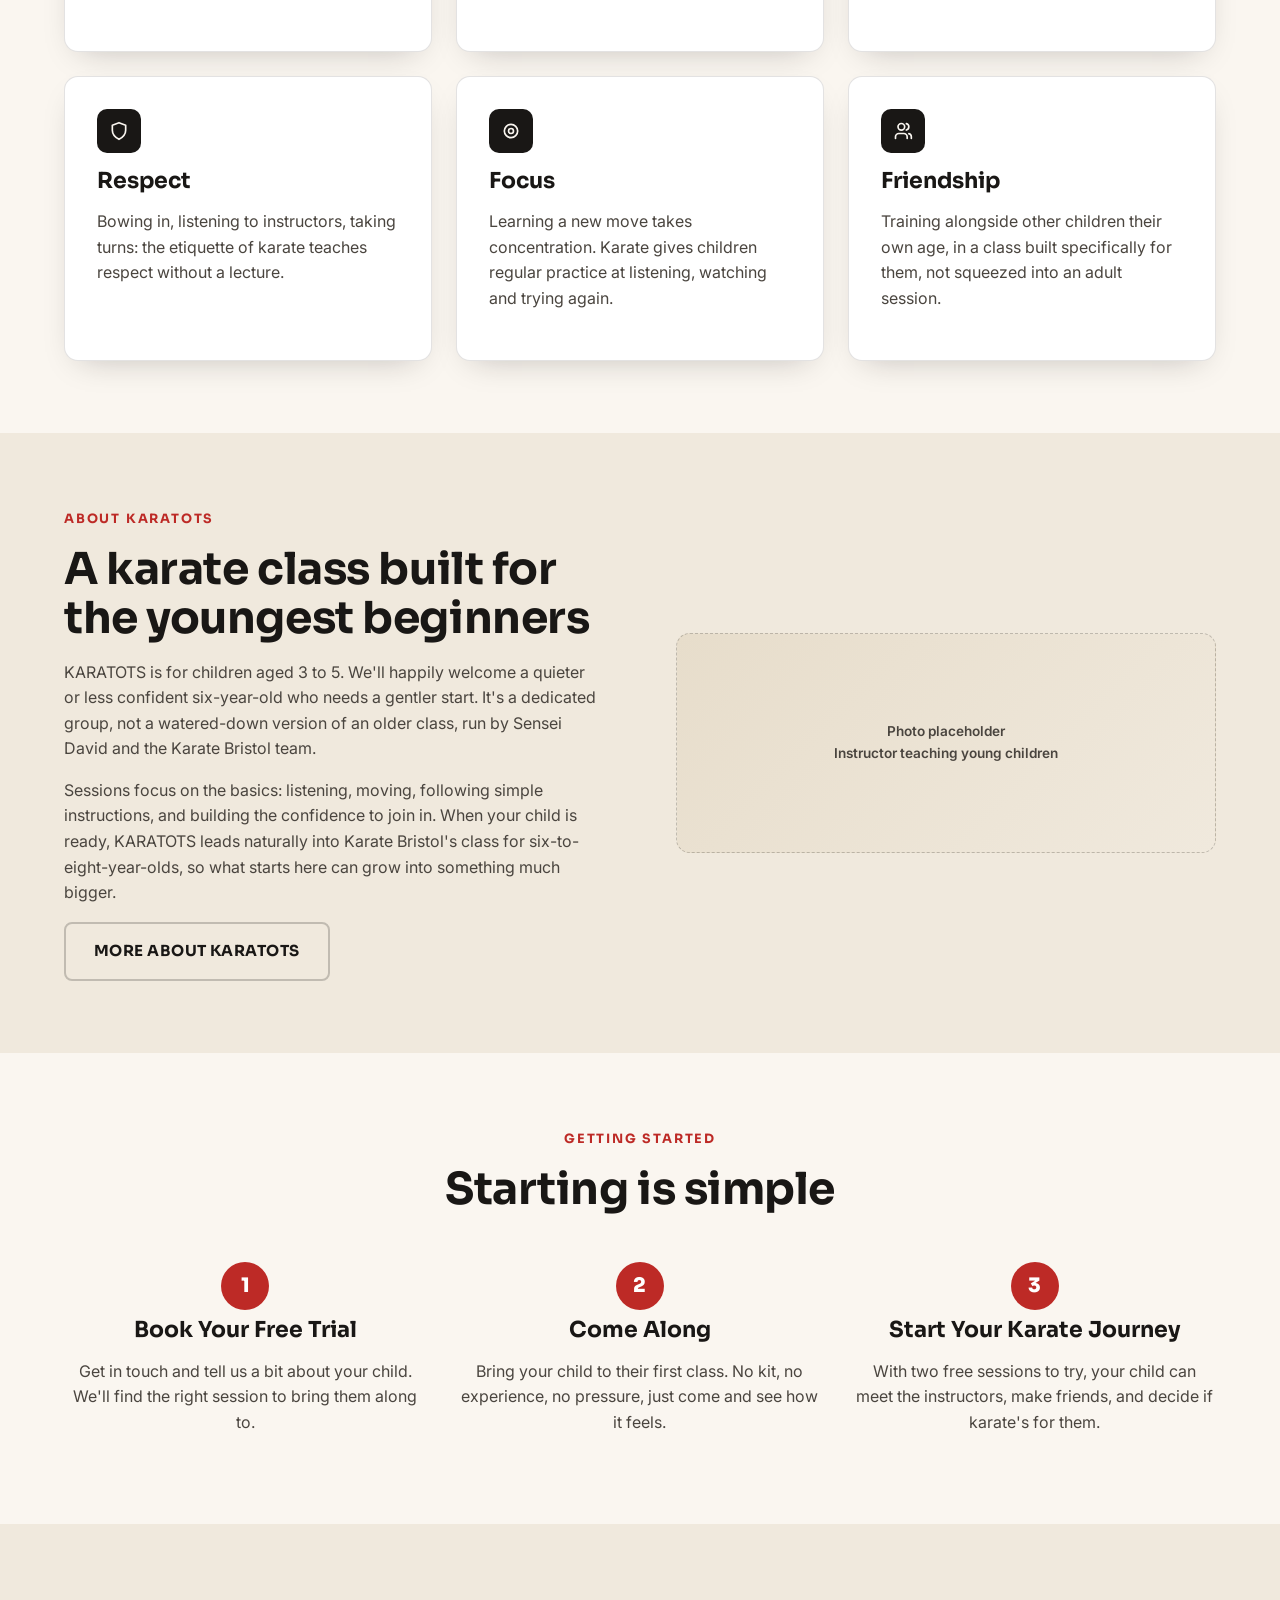
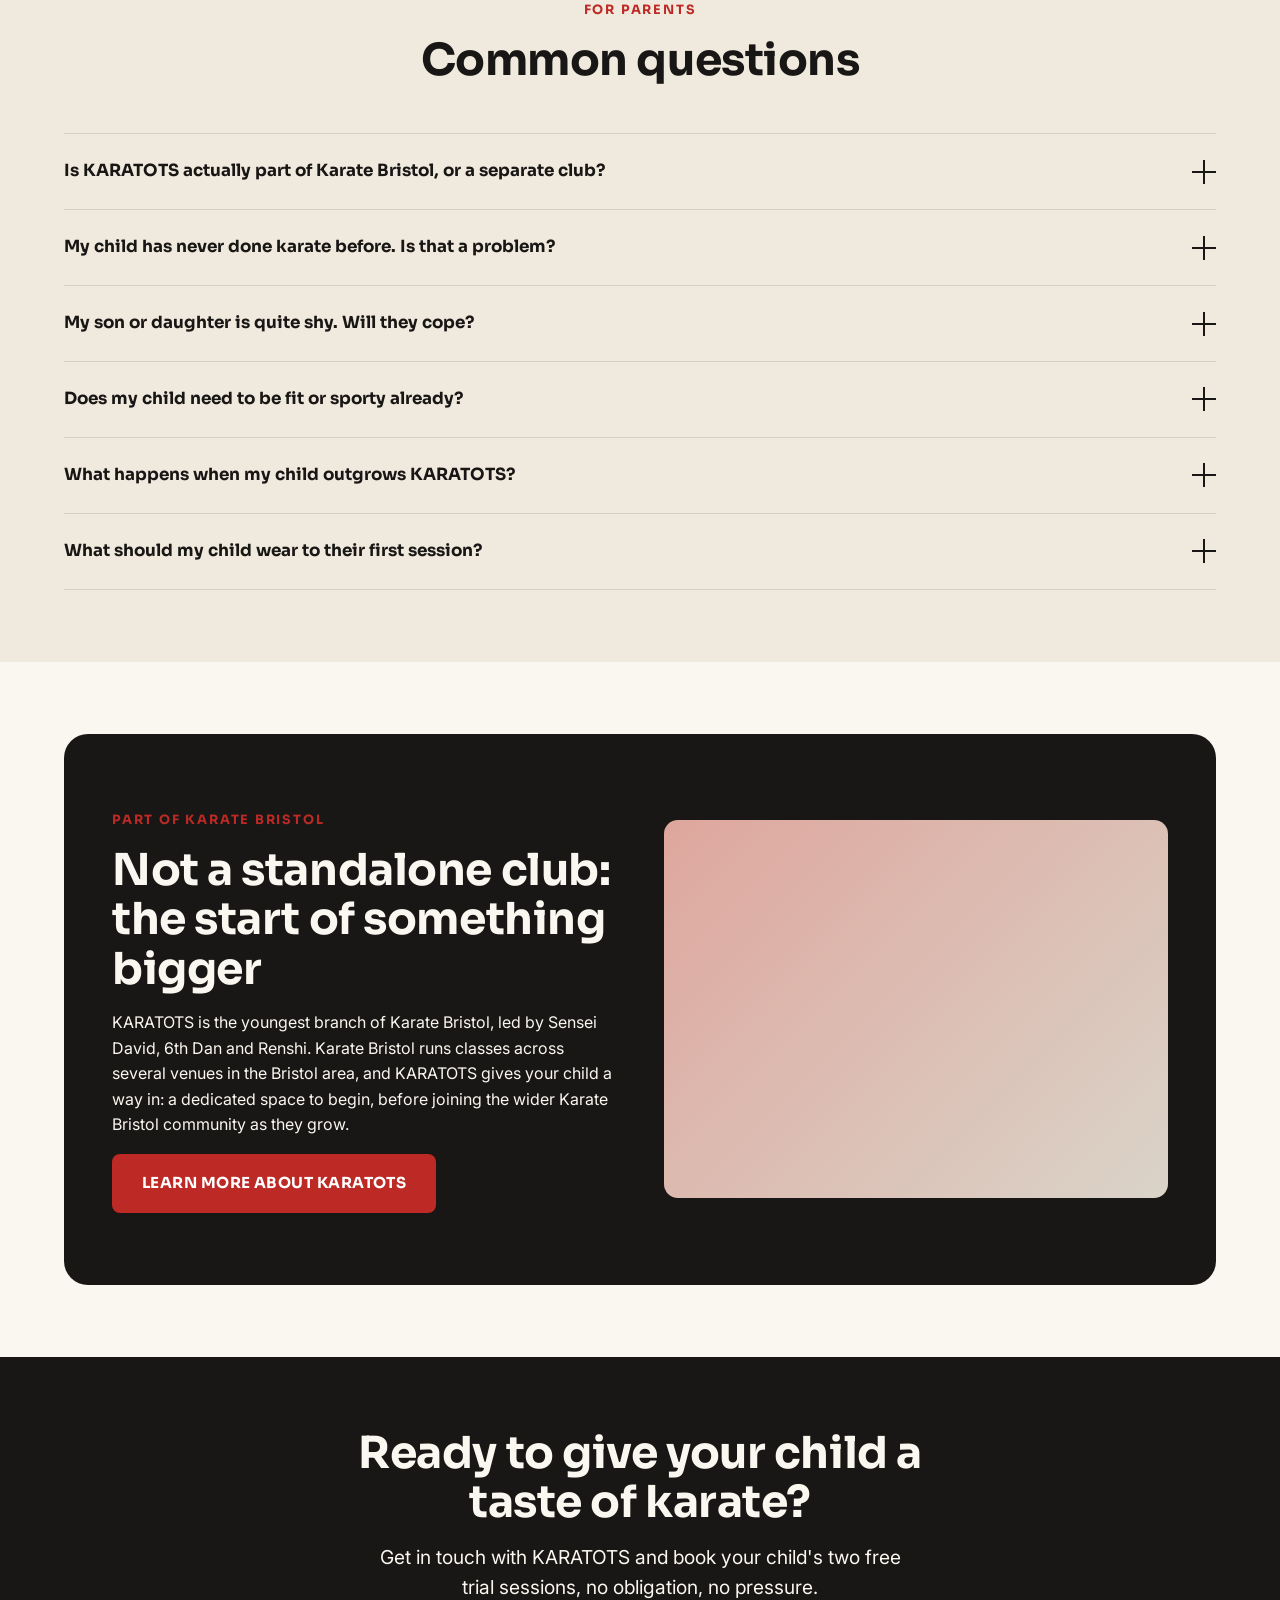
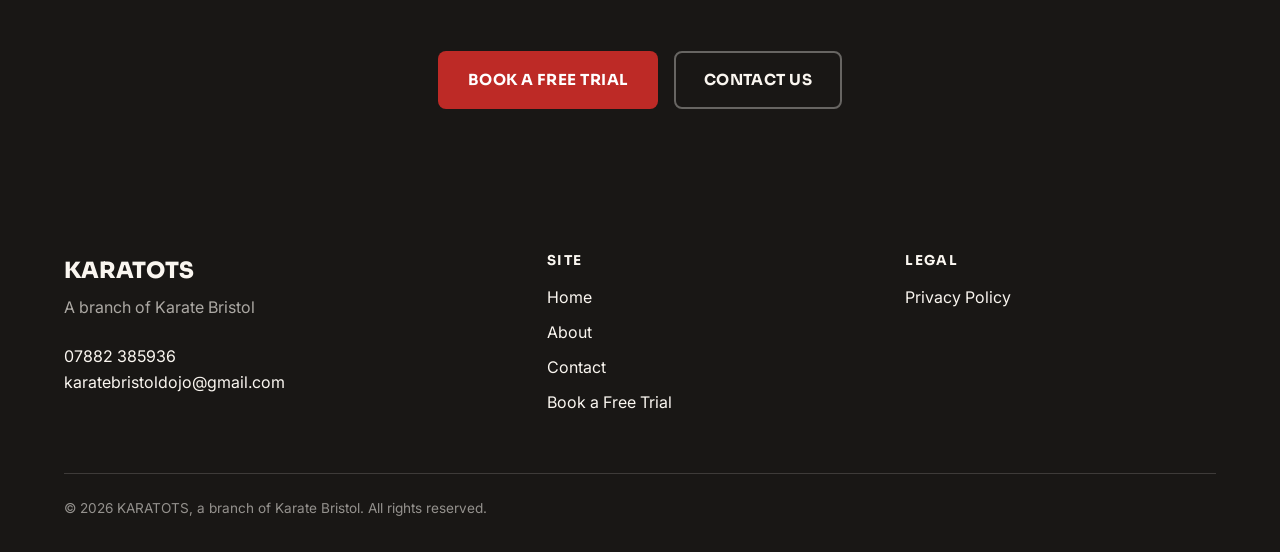
==== commit ef956267: "Use real KARATOTS logo (wordmark in nav, mascot as favicon) extracted from client-supplied .ai file" ====
--- a/index.html
+++ b/index.html
@@ -12,7 +12,8 @@
   <meta property="og:description" content="Karate for kids. Confidence for life. KARATOTS is the children's branch of Karate Bristol. Book your free trial." />
   <meta property="og:url" content="https://karatots.co.uk/" />
 
-  <link rel="icon" href="assets/favicon.svg" type="image/svg+xml" />
+  <link rel="icon" href="assets/brand/favicon-32.png" sizes="32x32" type="image/png" />
+  <link rel="apple-touch-icon" href="assets/brand/favicon-180.png" />
 
   <link rel="preconnect" href="https://fonts.googleapis.com" />
   <link rel="preconnect" href="https://fonts.gstatic.com" crossorigin />
@@ -42,7 +43,7 @@
 
   <nav class="nav">
     <div class="container nav__inner">
-      <a class="nav__logo" href="index.html">KARA<span>TOTS</span></a>
+      <a class="nav__logo" href="index.html"><img src="assets/brand/logo-wordmark.png" alt="KARATOTS" /></a>
       <div class="nav__right">
         <a class="btn btn--primary nav__header-cta" href="contact.html">Book a Free Trial</a>
         <button class="nav__toggle" aria-label="Toggle menu" aria-expanded="false" aria-controls="navLinks">
--- a/css/style.css
+++ b/css/style.css
@@ -269,16 +269,15 @@
 .nav__logo {
   position: relative;
   z-index: 2;
-  font-family: var(--font-display);
-  font-weight: 800;
-  font-size: 1.35rem;
+  display: flex;
+  align-items: center;
   text-decoration: none;
-  letter-spacing: -0.01em;
-  color: var(--color-ink);
-}
-
-.nav__logo span {
-  color: var(--color-accent);
+}
+
+.nav__logo img {
+  height: 40px;
+  width: auto;
+  display: block;
 }
 
 .nav__right {
@@ -621,6 +620,17 @@
 
   body {
     padding-bottom: 76px;
+  }
+
+  /* Contact page is already the booking destination, so the persistent
+     CTAs elsewhere on the site would just be pointing at themselves. */
+  .page-contact .sticky-cta,
+  .page-contact .nav__header-cta {
+    display: none;
+  }
+
+  body.page-contact {
+    padding-bottom: 0;
   }
 }
 
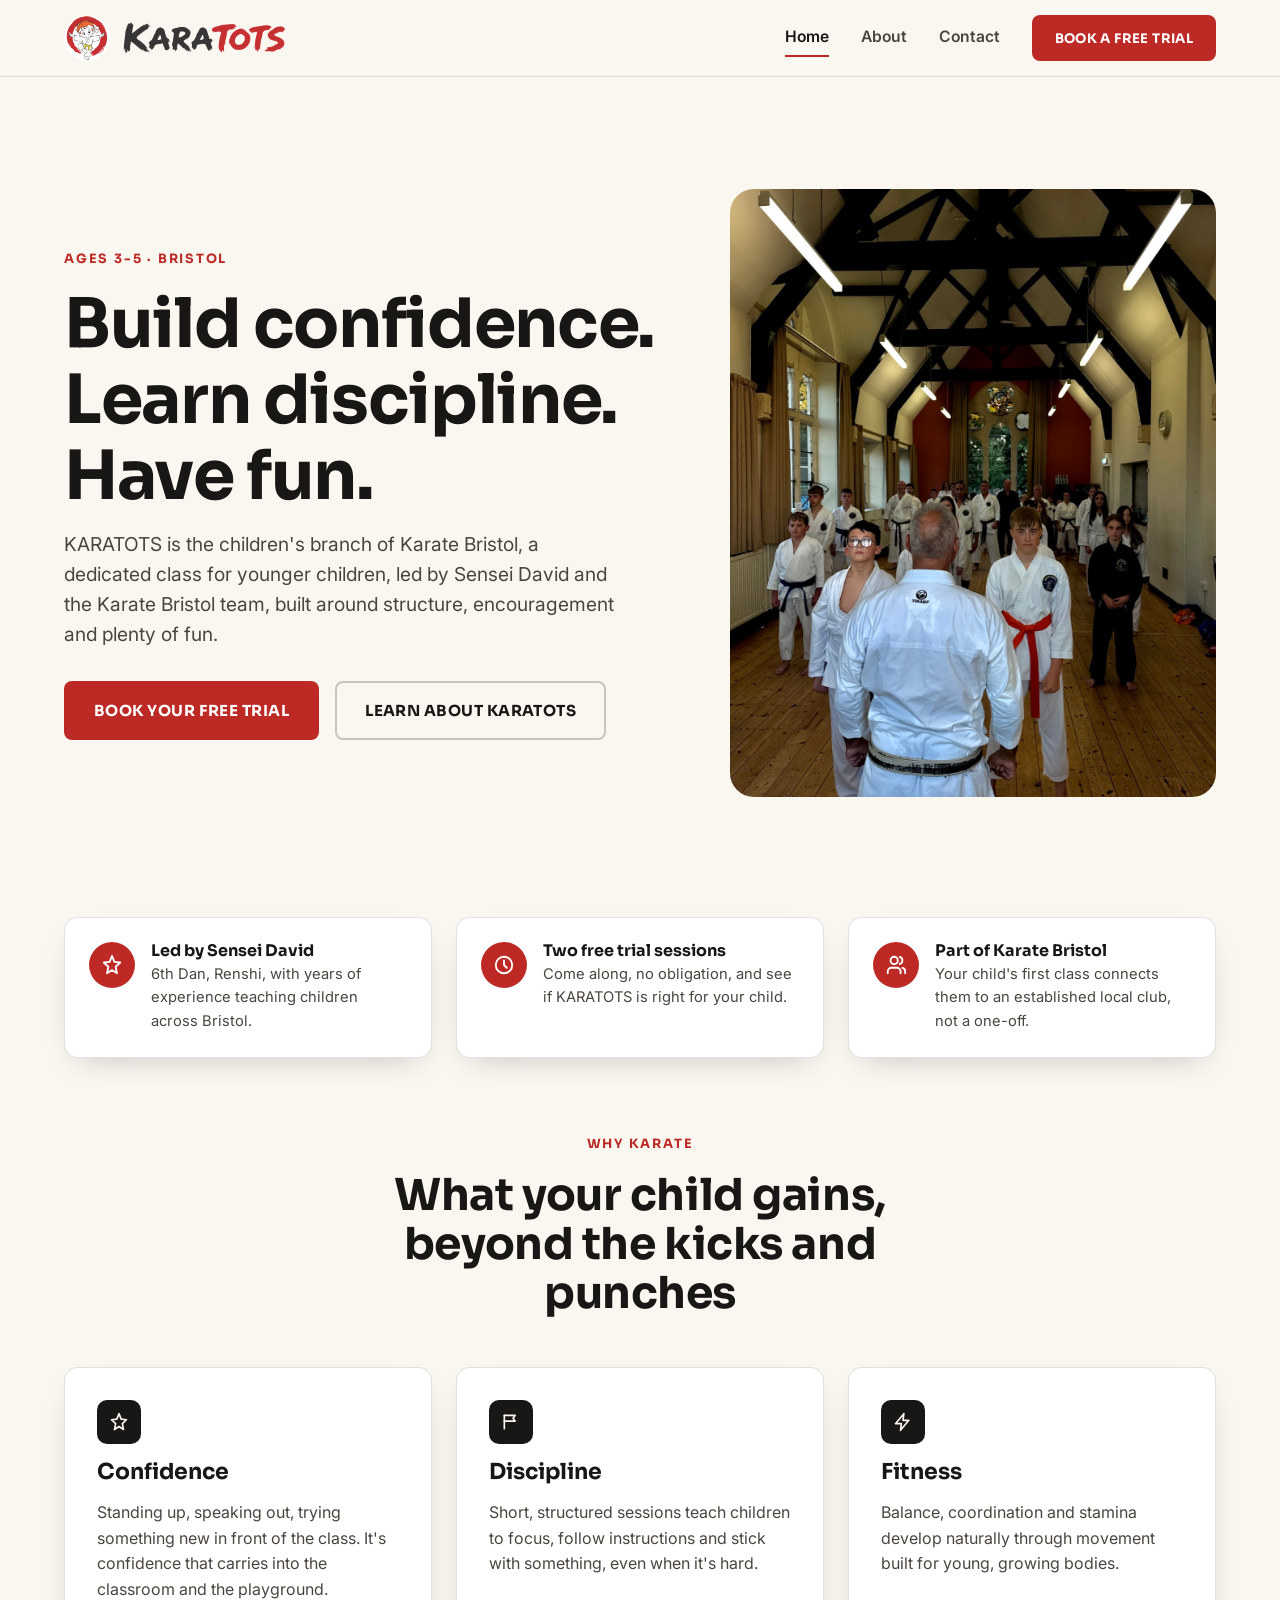
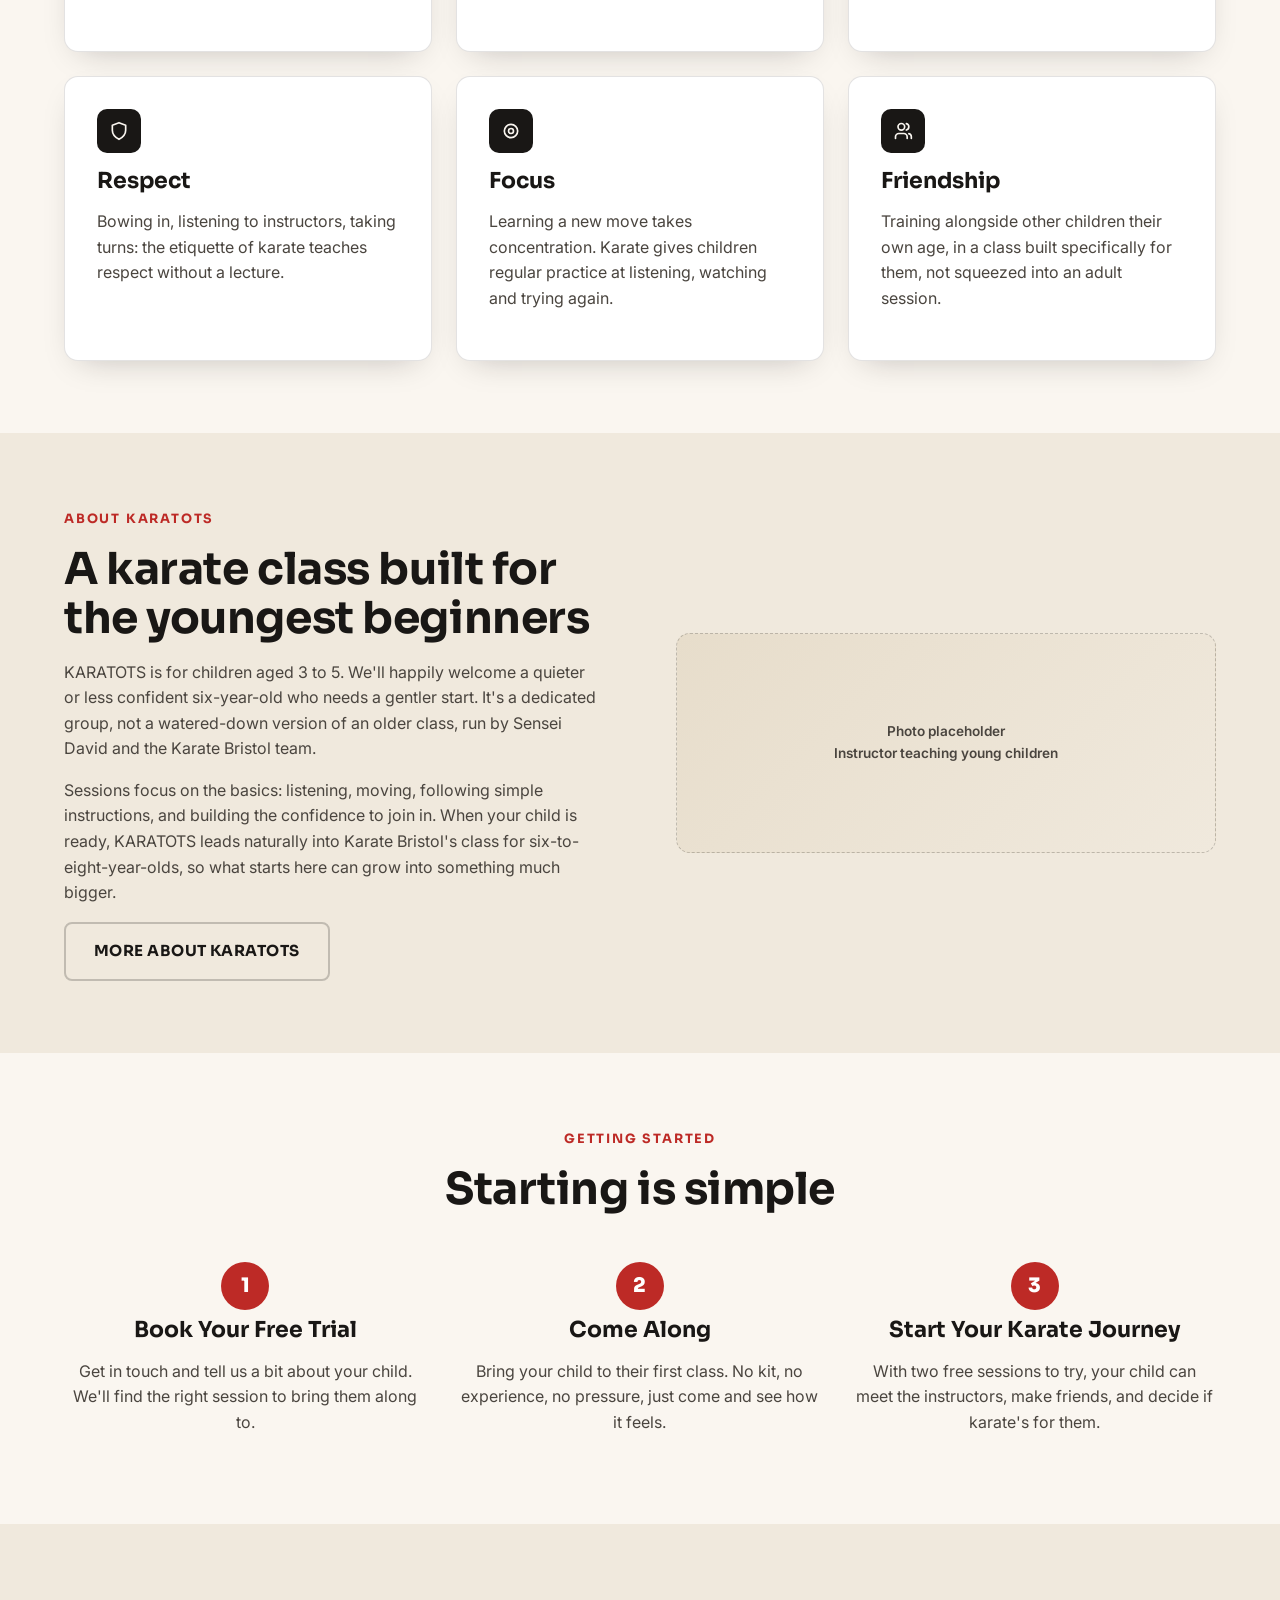
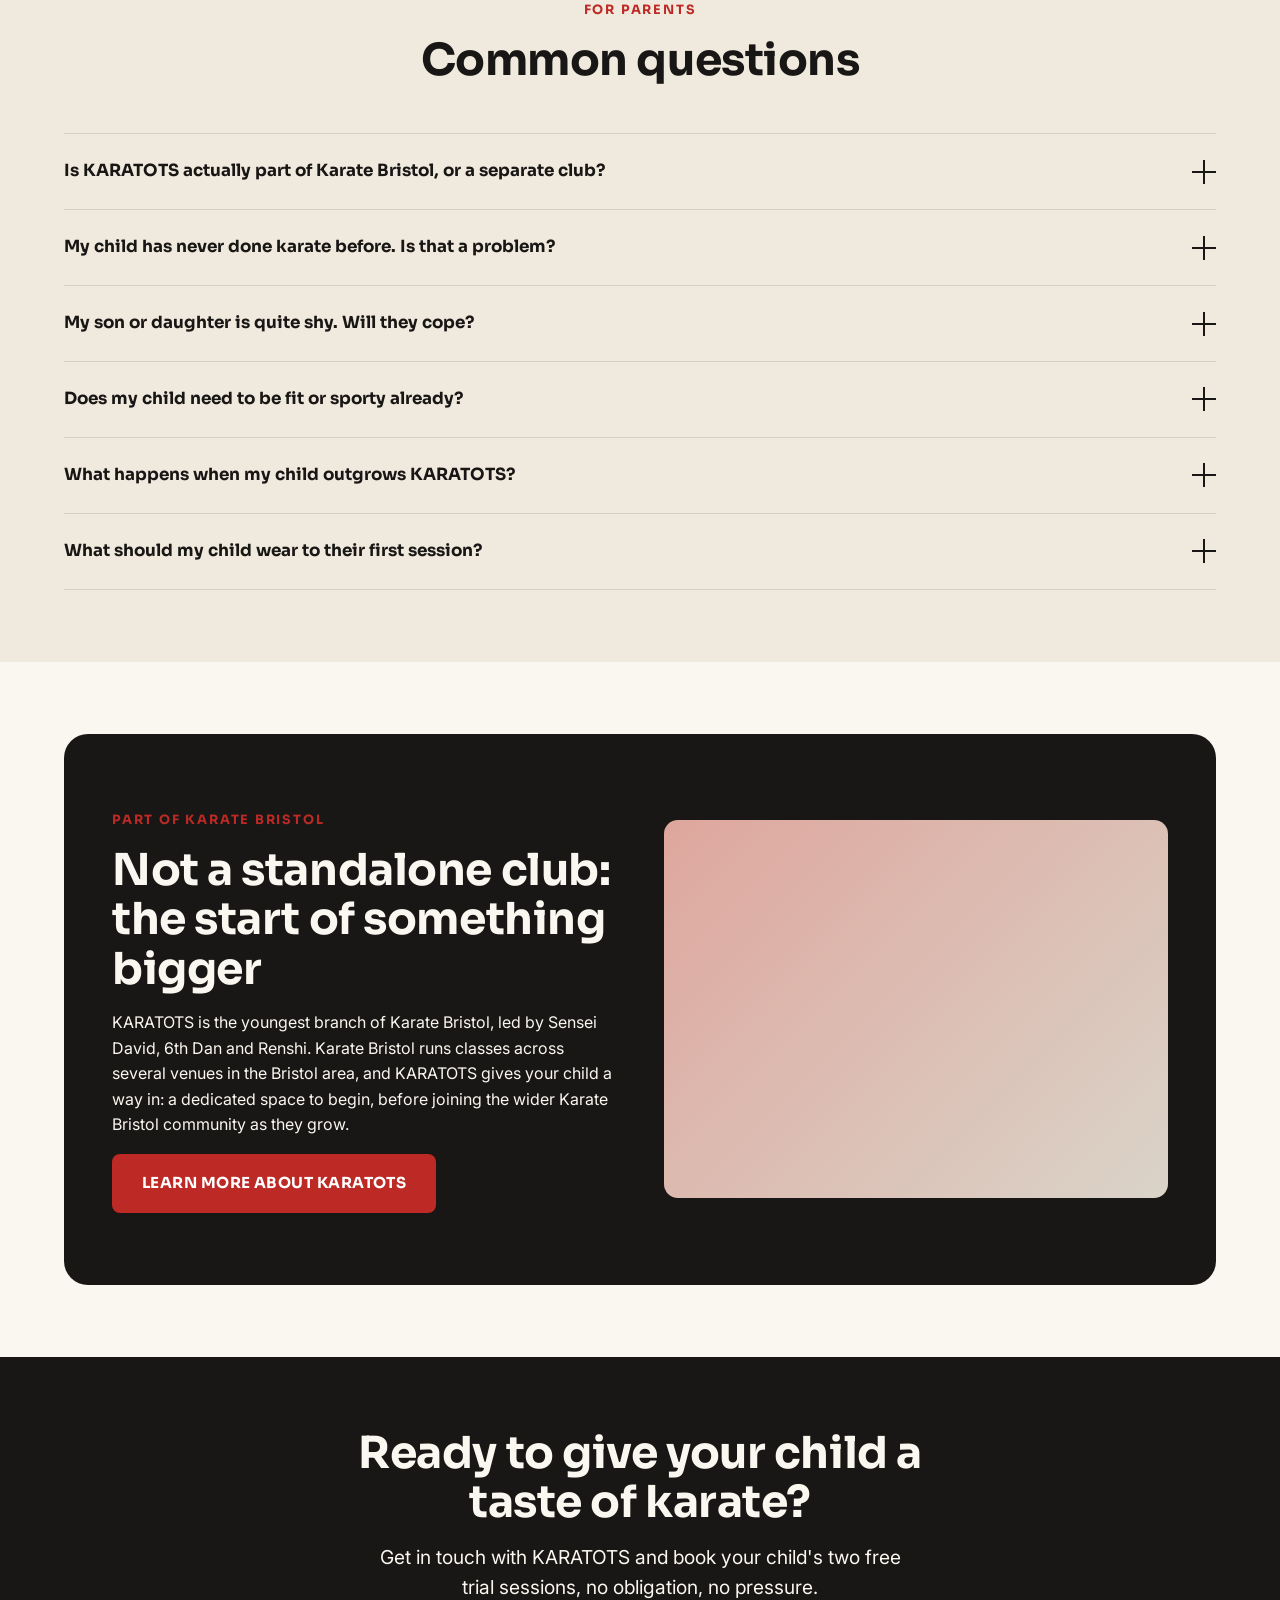
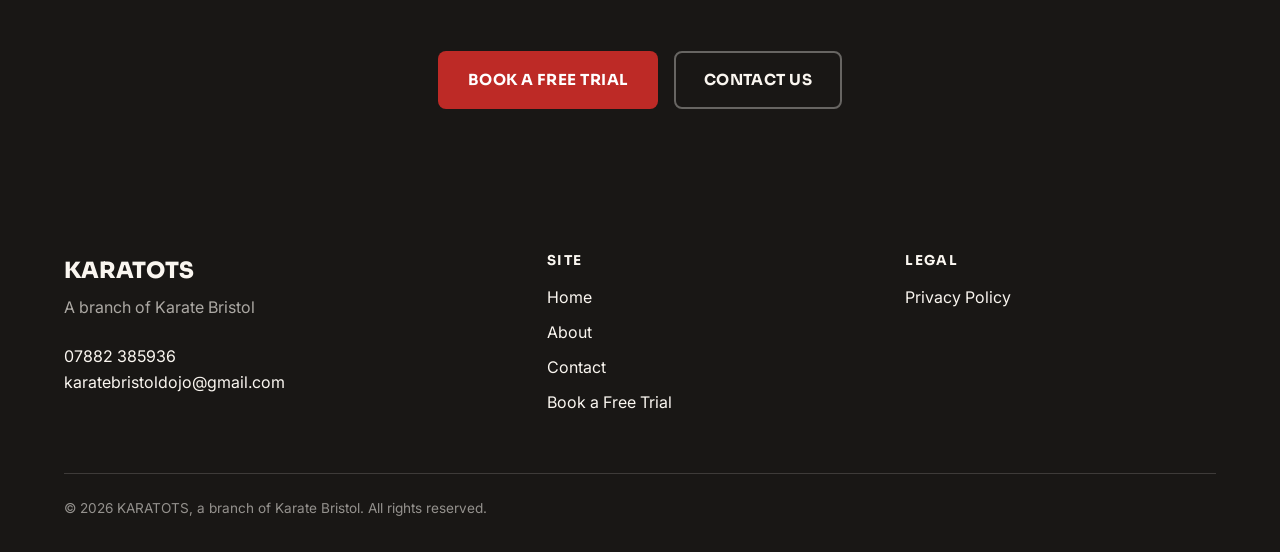
==== commit d7806480: "feat: add mascot mark to header logo lockup" ====
--- a/index.html
+++ b/index.html
@@ -43,7 +43,13 @@
 
   <nav class="nav">
     <div class="container nav__inner">
-      <a class="nav__logo" href="index.html"><img src="assets/brand/logo-wordmark.png" alt="KARATOTS" /></a>
+      <a class="nav__logo" href="index.html">
+        <img class="nav__logo-mark" src="assets/brand/logo-mascot.png" alt="" aria-hidden="true" width="640" height="640" />
+        <span class="nav__logo-text">
+          <img class="nav__logo-light" src="assets/brand/logo-wordmark.png" alt="KARATOTS" width="2134" height="400" />
+          <img class="nav__logo-dark" src="assets/brand/logo-wordmark-dark-bg.png" alt="" aria-hidden="true" width="2134" height="400" />
+        </span>
+      </a>
       <div class="nav__right">
         <a class="btn btn--primary nav__header-cta" href="contact.html">Book a Free Trial</a>
         <button class="nav__toggle" aria-label="Toggle menu" aria-expanded="false" aria-controls="navLinks">
--- a/css/style.css
+++ b/css/style.css
@@ -271,13 +271,43 @@
   z-index: 2;
   display: flex;
   align-items: center;
+  gap: 0.55rem;
   text-decoration: none;
 }
 
-.nav__logo img {
-  height: 40px;
+.nav__logo-mark {
+  height: 46px;
+  width: 46px;
+  display: block;
+  flex-shrink: 0;
+}
+
+.nav__logo-text {
+  position: relative;
+  display: block;
+  line-height: 0;
+}
+
+.nav__logo-text img {
+  height: 32px;
   width: auto;
   display: block;
+  transition: opacity 0.25s ease;
+}
+
+.nav__logo-dark {
+  position: absolute;
+  top: 0;
+  left: 0;
+  opacity: 0;
+}
+
+.nav.is-open .nav__logo-light {
+  opacity: 0;
+}
+
+.nav.is-open .nav__logo-dark {
+  opacity: 1;
 }
 
 .nav__right {
